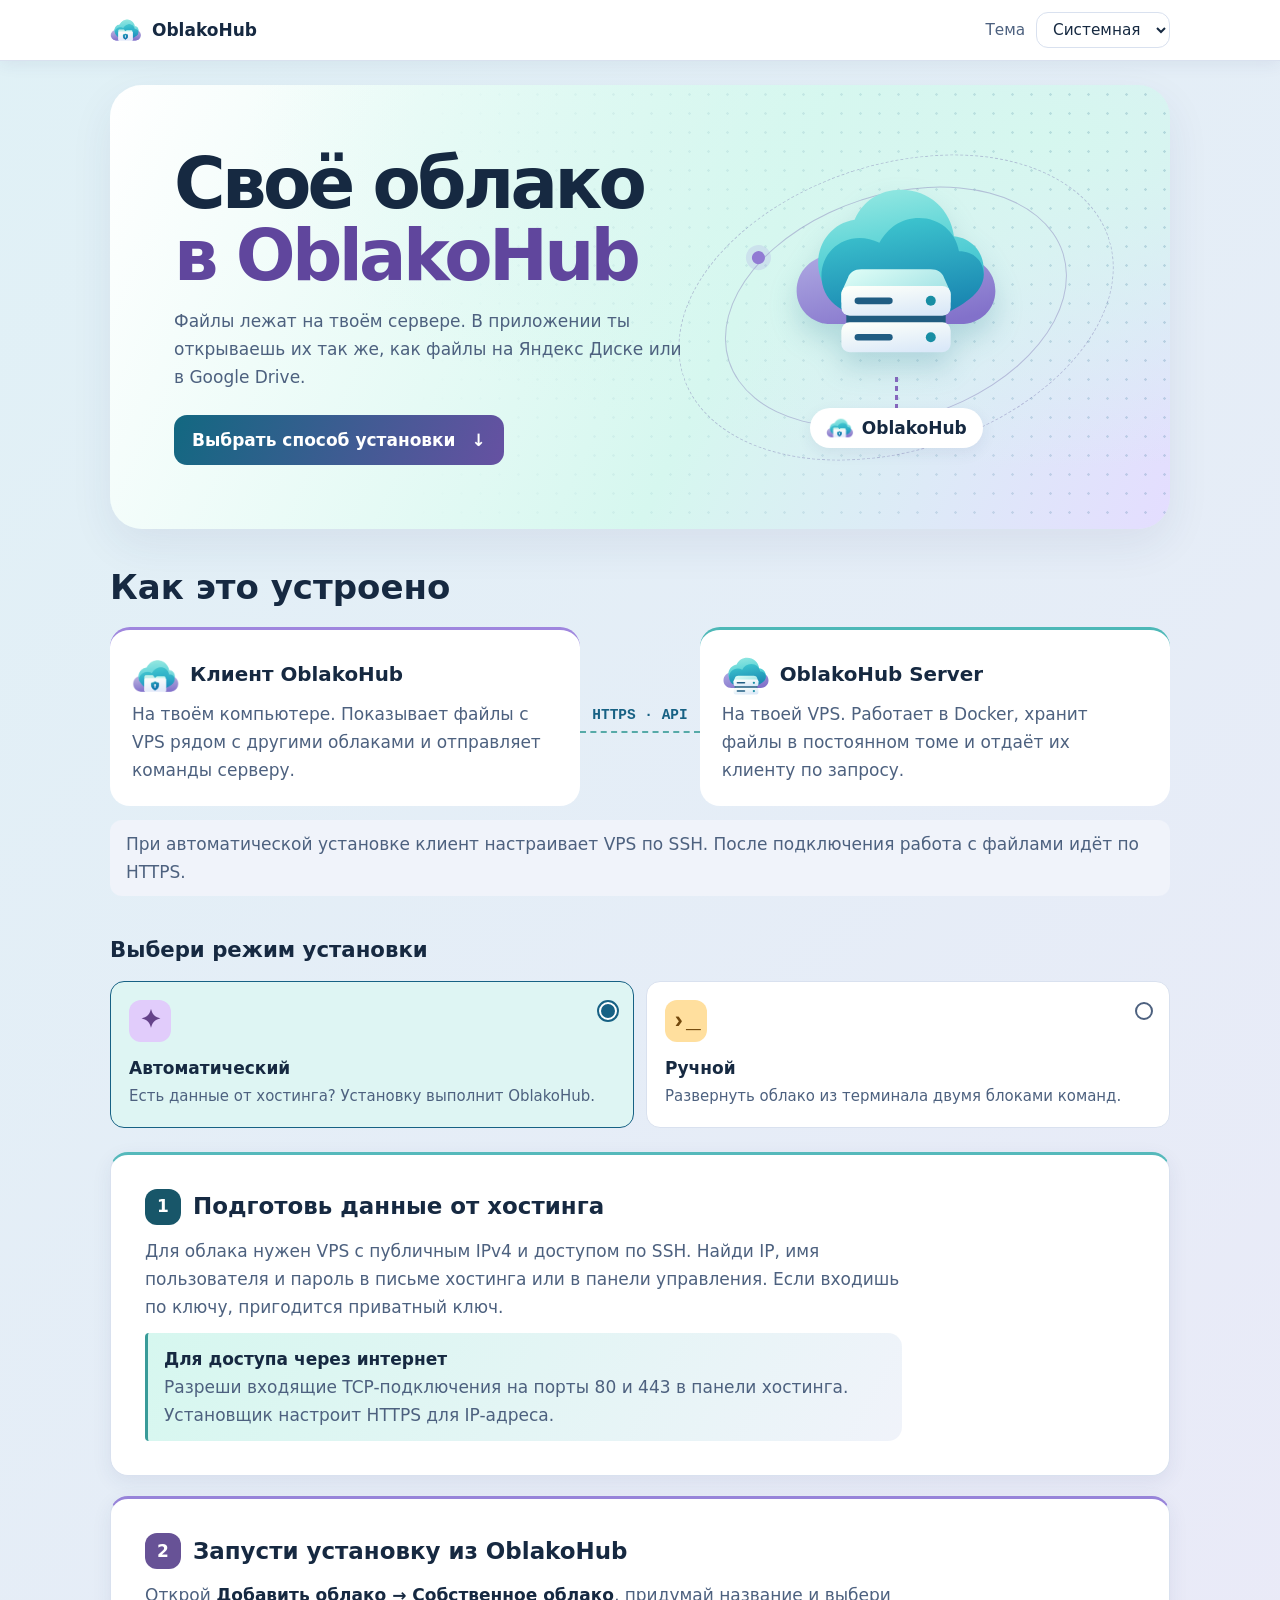
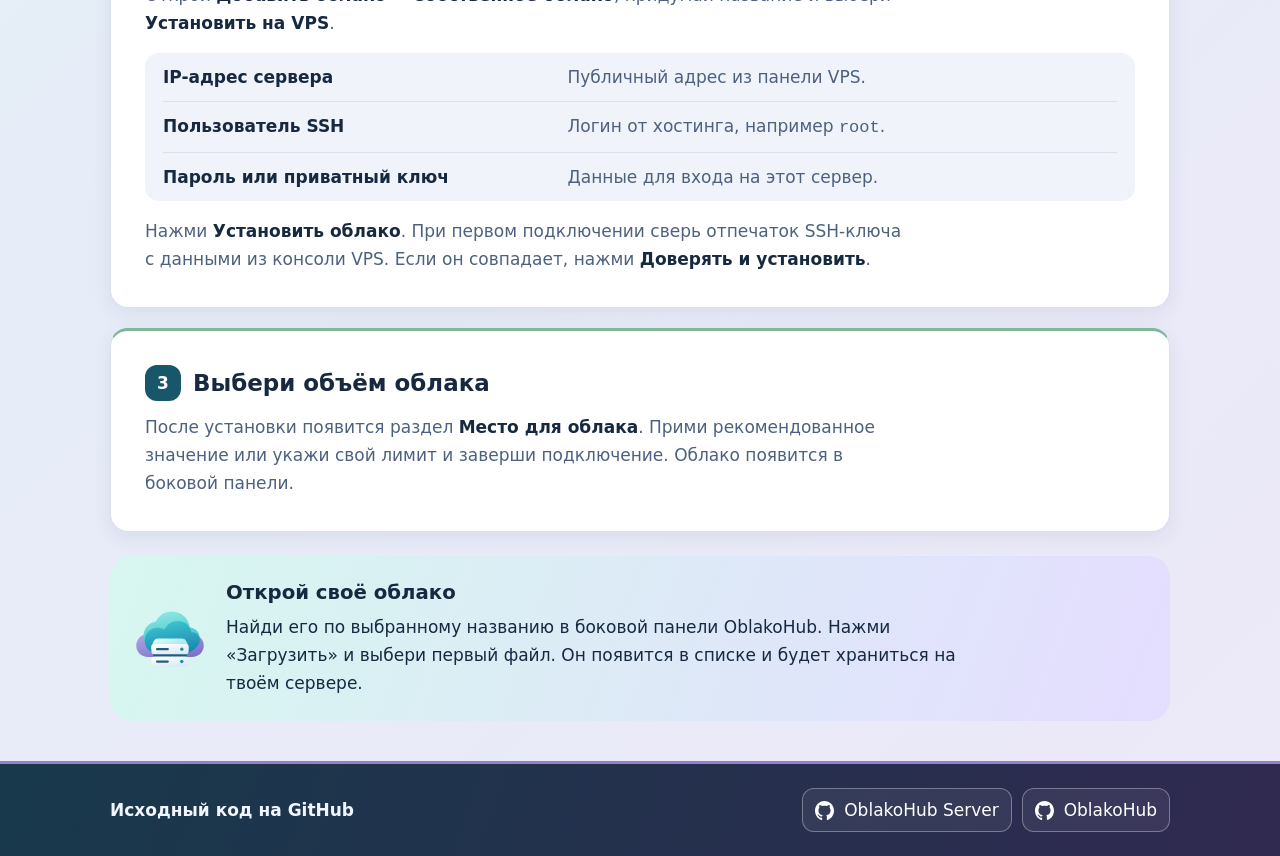
==== index.html @ 2f471db7 "style(Pages): Published aligned guide layout" ====
<!doctype html>
<html lang="ru">
<head>
  <meta charset="utf-8">
  <meta name="viewport" content="width=device-width, initial-scale=1">
  <meta name="color-scheme" content="light dark">
  <meta name="description" content="Как запустить собственное облако OblakoHub на VPS и подключить его в приложении.">
  <title>Собственное облако · OblakoHub</title>
  <link rel="icon" href="oblako.png">
  <link rel="stylesheet" href="guide.css?v=5">
  <script src="guide.js?v=4" defer></script>
</head>
<body>
  <header>
    <div class="layout top">
      <span class="brand"><img src="oblako.png" width="32" height="32" alt="">OblakoHub</span>
      <label class="theme-choice" hidden>Тема
        <select id="theme">
          <option value="system">Системная</option>
          <option value="light">Светлая</option>
          <option value="dark">Тёмная</option>
        </select>
      </label>
    </div>
  </header>
    <main class="layout">
      <section class="hero" aria-labelledby="title">
        <div class="intro">
          <h1 id="title">Своё облако<br><em>в OblakoHub</em></h1>
          <p>Файлы лежат на твоём сервере. В приложении ты открываешь их так же, как файлы на Яндекс Диске или в Google Drive.</p>
          <a class="start" href="#setup">Выбрать способ установки <span aria-hidden="true">↓</span></a>
        </div>
        <figure class="scene" aria-label="OblakoHub подключается к твоему серверу">
          <div class="halo"></div>
          <img class="cloud-art" src="own-cloud.svg" alt="">
          <div class="wire"></div>
          <figcaption><img src="oblako.png" alt="" width="28" height="28"> OblakoHub</figcaption>
        </figure>
      </section>

      <section class="architecture" aria-labelledby="architecture-title">
        <h2 id="architecture-title">Как это устроено</h2>
        <div class="architecture-map">
          <article><img src="oblako.png" alt="" width="48" height="48"><h3>Клиент OblakoHub</h3>
            <p>На твоём компьютере. Показывает файлы с VPS рядом с другими облаками и отправляет команды серверу.</p></article>
          <span class="protocol">HTTPS · API</span>
          <article><img src="own-cloud.svg" alt="" width="48" height="48"><h3>OblakoHub Server</h3>
            <p>На твоей VPS. Работает в Docker, хранит файлы в постоянном томе и отдаёт их клиенту по запросу.</p></article>
        </div>
        <p class="architecture-note">При автоматической установке клиент настраивает VPS по SSH. После подключения работа с файлами идёт по HTTPS.</p>
      </section>

      <fieldset class="scenario" id="setup">
        <legend>Выбери режим установки</legend>
        <div class="choices">
          <input type="radio" name="scenario" id="auto" aria-controls="auto-guide" checked>
          <label for="auto"><i class="symbol spark" aria-hidden="true">✦</i><strong>Автоматический</strong><span>Есть данные от хостинга? Установку выполнит OblakoHub.</span></label>
          <input type="radio" name="scenario" id="vps" aria-controls="vps-guide">
          <label for="vps"><i class="symbol shell" aria-hidden="true">›_</i><strong>Ручной</strong><span>Развернуть облако из терминала двумя блоками команд.</span></label>
        </div>

        <div class="steps" id="auto-guide">
          <section class="card">
            <h2><span class="step-number">1</span>Подготовь данные от хостинга</h2>
            <p>Для облака нужен VPS с публичным IPv4 и доступом по SSH. Найди IP, имя пользователя и пароль в письме хостинга или в панели управления. Если входишь по ключу, пригодится приватный ключ.</p>
            <p class="result"><strong>Для доступа через интернет</strong>Разреши входящие TCP-подключения на порты 80 и 443 в панели хостинга. Установщик настроит HTTPS для IP-адреса.</p>
          </section>
          <section class="card">
            <h2><span class="step-number">2</span>Запусти установку из OblakoHub</h2>
            <p>Открой <strong>Добавить облако → Собственное облако</strong>, придумай название и выбери <strong>Установить на VPS</strong>.</p>
            <dl class="fields">
              <div><dt>IP-адрес сервера</dt><dd>Публичный адрес из панели VPS.</dd></div>
              <div><dt>Пользователь SSH</dt><dd>Логин от хостинга, например <code>root</code>.</dd></div>
              <div><dt>Пароль или приватный ключ</dt><dd>Данные для входа на этот сервер.</dd></div>
            </dl>
            <p>Нажми <strong>Установить облако</strong>. При первом подключении сверь отпечаток SSH-ключа с данными из консоли VPS. Если он совпадает, нажми <strong>Доверять и установить</strong>.</p>
          </section>
          <section class="card">
            <h2><span class="step-number">3</span>Выбери объём облака</h2>
            <p>После установки появится раздел <strong>Место для облака</strong>. Прими рекомендованное значение или укажи свой лимит и заверши подключение. Облако появится в боковой панели.</p>
          </section>
        </div>

        <div class="steps" id="vps-guide">
          <section class="card">
            <h2><span class="step-number">1</span>Установи Docker и Git</h2>
            <p>Для этих команд подойдёт VPS с Ubuntu и публичным IPv4. В панели хостинга открой входящие TCP-порты <strong>80 и 443</strong>, затем открой терминал VPS.</p>
            <div class="command">
              <div class="command-header"><span>Терминал на VPS</span><button type="button" hidden>Скопировать</button></div>
              <pre><code><b>wget</b> -O install-docker.sh https://raw.githubusercontent.com/vZidv/OblakoHub-Server/main/install-docker.sh &amp;&amp;
<b>bash</b> install-docker.sh</code></pre>
            </div>
            <details><summary>Если на VPS нет wget</summary><p>Скачай и запусти тот же скрипт через curl.</p>
              <div class="command"><div class="command-header"><span>Терминал на VPS</span><button type="button" hidden>Скопировать</button></div>
                <pre><code><b>curl</b> -fLo install-docker.sh https://raw.githubusercontent.com/vZidv/OblakoHub-Server/main/install-docker.sh &amp;&amp;
<b>bash</b> install-docker.sh</code></pre>
              </div>
            </details>
          </section>
          <section class="card">
            <h2><span class="step-number">2</span>Запусти сервер</h2>
            <div class="command">
              <div class="command-header"><span>Терминал на VPS</span><button type="button" hidden>Скопировать</button></div>
              <pre><code><b>git</b> clone https://github.com/vZidv/OblakoHub-Server.git &amp;&amp;
<b>cd</b> OblakoHub-Server &amp;&amp;
<b>bash</b> install.sh</code></pre>
            </div>
            <p class="result"><strong>Для подключения</strong> Введи IPv4 по запросу. Дождись строк <samp>Адрес подключения</samp> и <samp>Одноразовый код (15 минут)</samp>. Обе понадобятся в приложении.</p>
            <details><summary>Если код истёк</summary><p>До первого подключения снова выполни <code>bash install.sh</code> в папке проекта.</p></details>
          </section>
          <section class="card">
            <h2><span class="step-number">3</span>Подключи облако в OblakoHub</h2>
            <p>Открой в клиенте <strong>Добавить облако → Собственное облако → Готовый сервер</strong>.</p>
            <p>Введи название, адрес сервера и одноразовый код. Нажми <strong>Подключить</strong>.</p>
            <p>Код действует 15 минут. Когда появится раздел <strong>Место для облака</strong>, выбери лимит и заверши подключение.</p>
          </section>
        </div>
      </fieldset>
      <section class="finish" aria-labelledby="finish-title">
        <img src="own-cloud.svg" alt="" width="72" height="72">
        <div><h2 id="finish-title">Открой своё облако</h2>
          <p>Найди его по выбранному названию в боковой панели OblakoHub. Нажми «Загрузить» и выбери первый файл. Он появится в списке и будет храниться на твоём сервере.</p></div>
      </section>
      <p id="copy-status" class="visually-hidden" role="status"></p>
    </main>
  <footer>
    <div class="layout foot">
      <strong>Исходный код на GitHub</strong>
      <nav aria-label="Репозитории проекта">
        <a href="https://github.com/vZidv/OblakoHub-Server">OblakoHub Server</a>
        <a href="https://github.com/vZidv/OblakoHub-Avalonia">OblakoHub</a>
      </nav>
    </div>
  </footer>
</body>
</html>
---- guide.css ----
:root {
  color-scheme: light dark;
  --bg: light-dark(#e0f1f6, #111925);
  --bg-end: light-dark(#ece8f8, #1f1a31);
  --surface: light-dark(#fff, #192838);
  --secondary: light-dark(#f0f3fa, #203148);
  --line: light-dark(#d9e1ef, #394b62);
  --ink: light-dark(#162941, #eff4fa);
  --muted: light-dark(#4d617f, #b3c2d7);
  --accent: light-dark(#176184, #a9c7ff);
  --selected: light-dark(#def5f3, #293856);
  --sky: light-dark(#d6f7ef, #17404d);
  --lilac: light-dark(#e4ddff, #3a3256);
  --violet: light-dark(#60469d, #cbb7ff);
  --terminal: light-dark(#172840, #111b29);
  --terminal-line: light-dark(#334960, #34465d);
  --terminal-ink: #eef3fc;
  --shadow: light-dark(#253c6b13, #0002);
  font: 17px/1.65 "Segoe UI", system-ui, sans-serif;
}

* { box-sizing: border-box; }
body {
  margin: 0;
  min-height: 100vh;
  color: var(--ink);
  background: linear-gradient(135deg, var(--bg), var(--bg-end));
}
a { color: var(--accent); text-underline-offset: .2em; }
:focus-visible { outline: 2px solid var(--accent); outline-offset: 3px; }
.layout { width: min(100% - 40px, 1060px); margin: 0 auto; }
.top, .brand { display: flex; align-items: center; gap: 10px; }
header { background: var(--surface); border-bottom: 1px solid var(--line); box-shadow: 0 3px 16px var(--shadow); }
.top { justify-content: space-between; padding-block: 12px; }
main.layout { padding-block: 24px 40px; }
.brand { font-weight: 750; }
.brand img { object-fit: contain; }

.hero {
  position: relative;
  isolation: isolate;
  overflow: hidden;
  display: grid;
  grid-template-columns: 1.1fr .9fr;
  align-items: center;
  padding: clamp(28px, 5vw, 64px);
  border-radius: 32px;
  background: radial-gradient(ellipse at 87% 12%, var(--sky), transparent 60%),
              linear-gradient(115deg, var(--surface) 0%, var(--sky) 58%, var(--lilac));
  box-shadow: 0 16px 44px var(--shadow);
}
.hero::before {
  content: "";
  position: absolute;
  z-index: -1;
  inset: 0;
  background-image: radial-gradient(circle, var(--accent) 1px, transparent 1.5px);
  background-size: 19px 19px;
  opacity: .19;
  mask-image: linear-gradient(90deg, transparent 28%, black);
}
.intro { position: relative; z-index: 1; }
.hero h1 { font-size: clamp(2.65rem, 5.5vw, 4.2rem); line-height: 1.02; letter-spacing: -.052em; }
.hero em { color: var(--violet); font-style: normal; }
.start {
  display: inline-flex;
  align-items: center;
  gap: 16px;
  margin-top: 24px;
  padding: 11px 18px;
  border-radius: 13px;
  color: white;
  background: linear-gradient(110deg, #126881, #6651a2);
  text-decoration: none;
  font-weight: 650;
}
.scene {
  position: relative;
  isolation: isolate;
  margin: 0;
  display: grid;
  justify-items: center;
  align-content: center;
  min-height: 220px;
}
.halo {
  position: absolute;
  inset: 10% 8%;
  z-index: -1;
  border: 1px solid #8680b974;
  border-radius: 50%;
  transform: rotate(-18deg);
}
.halo::before, .halo::after {
  content: "";
  position: absolute;
  border-radius: 50%;
}
.halo::before { inset: -14%; border: 1px dashed #8380b572; }
.halo::after { width: 13px; height: 13px; top: 7%; left: 15%; background: #917ad3; box-shadow: 0 0 0 6px #977ada2b; }
.cloud-art { width: clamp(130px, 18vw, 212px); filter: drop-shadow(0 15px 14px #22778b38); }
.wire { width: 3px; height: 31px; background: repeating-linear-gradient(#8666bd 0 5px, transparent 5px 9px); }
.scene figcaption { display: flex; gap: 8px; align-items: center; padding: 6px 16px; border-radius: 30px; background: var(--surface); box-shadow: 0 5px 15px var(--shadow); font-weight: 650; }
h1, h2, p { margin: 0; }
h1 { font-size: clamp(1.9rem, 4.5vw, 3rem); line-height: 1.12; letter-spacing: -.035em; }
h2 { font-size: 1.16rem; line-height: 1.35; }
.hero p { max-width: 50ch; margin-top: 14px; color: var(--muted); }
.card p { max-width: 70ch; margin-top: 12px; color: var(--muted); }
.card strong { color: var(--ink); }

.scenario { border: 0; padding: 0; margin: 34px 0 0; min-inline-size: 0; }
.scenario legend { padding: 0; margin-bottom: 14px; font-size: 1.25rem; font-weight: 700; }
.choices { display: grid; grid-template-columns: repeat(2, minmax(0, 1fr)); gap: 12px; }
.choices input, .visually-hidden {
  position: absolute;
  width: 1px;
  height: 1px;
  overflow: hidden;
  clip-path: inset(50%);
  white-space: nowrap;
}
.choices label {
  display: grid;
  gap: 2px;
  position: relative;
  align-content: start;
  padding: 18px;
  border: 1px solid var(--line);
  border-radius: 14px;
  background: var(--surface);
  cursor: pointer;
}
.symbol {
  display: grid;
  place-items: center;
  width: 42px;
  height: 42px;
  border-radius: 12px;
  margin-bottom: 10px;
  color: #12556a;
  background: #a2ece0;
  font: 700 1.45rem/1 Consolas, monospace;
}
.spark { color: #65428a; background: #e1ccfb; }
.shell { color: #72480c; background: #ffdf9e; }
.choices label::after {
  content: "";
  position: absolute;
  right: 16px;
  top: 20px;
  width: 14px;
  height: 14px;
  border: 2px solid var(--muted);
  border-radius: 50%;
}
.choices input:checked + label::after {
  background: var(--accent);
  border-color: var(--surface);
  outline: 2px solid var(--accent);
}
.choices label:hover { background: var(--secondary); }
.choices label span { color: var(--muted); font-size: .88rem; }
.choices input:checked + label { border-color: var(--accent); background: var(--selected); }
.choices input:focus-visible + label { outline: 2px solid var(--accent); outline-offset: 3px; }
.scenario:not(:has(#vps:checked)) #vps-guide,
.scenario:not(:has(#auto:checked)) #auto-guide { display: none; }
#setup { scroll-margin: 24px; }
.steps { display: grid; gap: 20px; margin-top: 24px; }

.card {
  padding: clamp(20px, 4vw, 34px);
  border-radius: 18px;
  border: 1px solid var(--line);
  background: var(--surface);
  box-shadow: 0 6px 20px var(--shadow);
}
.card h2 { display: flex; align-items: center; gap: 12px; font-size: 1.35rem; }
.step-number {
  flex: none;
  display: grid;
  place-items: center;
  width: 36px;
  height: 36px;
  border-radius: 12px;
  background: #185669;
  color: white;
  font: 700 1rem/1 system-ui, sans-serif;
}
.result { padding: 12px 16px; border-inline-start: 3px solid #399b99; background: var(--secondary); }
.result strong { display: block; }
details { margin-top: 14px; }
summary { width: fit-content; color: var(--accent); cursor: pointer; }
kbd { font-family: inherit; font-weight: 600; }
pre b { color: #8de6dc; }
p code { padding: .16em .35em; border-radius: 5px; color: var(--ink); background: var(--secondary); overflow-wrap: anywhere; }
.command { margin-top: 14px; border-radius: 12px; background: var(--terminal); color: var(--terminal-ink); overflow: hidden; }
.command-header {
  display: flex;
  align-items: center;
  justify-content: space-between;
  gap: 10px;
  padding: 9px 16px;
  background: #ffffff09;
  border-bottom: 1px solid var(--terminal-line);
  font-size: .84rem;
}
.command button {
  padding: 4px 10px;
  border: 1px solid #647c9f;
  border-radius: 8px;
  background: #294463;
  color: #fff;
  font: inherit;
  cursor: pointer;
}
.command button:hover { background: #3a5881; }
.command button:focus-visible { outline-color: #bcd2ff; }
pre { margin: 0; padding: 16px; line-height: 1.8; white-space: pre-wrap; overflow-wrap: anywhere; font-size: .88rem; }
code { font-family: Consolas, "Liberation Mono", monospace; }

@media (max-width: 540px) {
  .layout { width: min(100% - 24px, 1060px); }
  .hero { padding: 22px; gap: 12px; }
  .scene { min-height: 155px; }
  .hero { grid-template-columns: 1fr; }
  .cloud-art { width: 100px; }
  .wire { height: 16px; }
  .halo { inset: 8% 18%; }
  .hero p { font-size: .95rem; }
  .card { padding: 18px; }
  .choices { grid-template-columns: 1fr; gap: 8px; }
  .choices label { padding-block: 10px; }
  .card h2 { font-size: 1.15rem; }
}

.steps .card { position: relative; border-top: 3px solid #55b9bb; }
.steps .card:nth-child(2) { border-top-color: #9783d9; }
.steps .card:nth-child(2) .step-number { background: #675296; }
.steps .card:nth-child(3) { border-top-color: #80b897; }
.command-header > span::before { content: "›_"; color: #89e9de; margin-right: 10px; font: 700 1rem Consolas, monospace; }
.result { border-radius: 4px 14px 14px 4px; background: linear-gradient(120deg, var(--sky), var(--secondary)); }
.fields { margin: 16px 0; padding: 0 18px; border-radius: 14px; background: var(--secondary); }
.fields div { display: grid; grid-template-columns: 1fr 1.4fr; gap: 12px; padding: 10px 0; }
.fields div + div { border-top: 1px solid var(--line); }
.fields dt { font-weight: 650; }
.fields dd { margin: 0; color: var(--muted); }
.finish { display: flex; align-items: center; gap: 20px; padding: 24px; margin-top: 24px; border-radius: 22px; background: linear-gradient(110deg, var(--sky), var(--lilac)); }
.finish p { max-width: 72ch; margin-top: 6px; }
@media (max-width: 680px) {
  .choices { grid-template-columns: 1fr; }
  .choices label { grid-template-columns: 42px 1fr; column-gap: 13px; padding: 12px 44px 12px 14px; }
  .choices .symbol { grid-row: span 2; align-self: center; margin: 0; }
  .finish { align-items: flex-start; gap: 12px; padding: 18px; }
  .finish img { width: 44px; height: auto; }
  .fields div { grid-template-columns: 1fr; gap: 0; }
}
@media (prefers-reduced-motion: no-preference) {
  html { scroll-behavior: smooth; }
  .cloud-art { animation: float-cloud 3.2s ease-in-out infinite; }
  .wire { animation: flow 1.2s linear infinite; }
  .intro, .scenario .steps { animation: reveal .45s ease-out; }
  .choices label, .start { transition: transform .18s, box-shadow .18s; }
  .choices label:hover, .start:hover { transform: translateY(-3px); box-shadow: 0 8px 18px var(--shadow); }
}
@keyframes float-cloud { 50% { transform: translateY(-8px); } }
@keyframes flow { to { background-position: 0 9px; } }
@keyframes reveal { from { opacity: .55; transform: translateY(8px); } to { opacity: 1; transform: translateY(0); } }

:root[data-theme="light"] { color-scheme: light; }
:root[data-theme="dark"] { color-scheme: dark; }
.theme-choice { font-size: .9rem; color: var(--muted); }
.theme-choice select, footer a {
  margin-inline-start: 6px;
  padding: 7px 12px;
  border: 1px solid var(--line);
  border-radius: 12px;
  background: var(--surface);
  color: var(--ink);
  font: inherit;
  cursor: pointer;
}
.architecture { margin-block: 36px; }
.architecture h2 { font-size: clamp(1.55rem, 3vw, 2rem); margin-bottom: 16px; }
.architecture-map { display: grid; align-items: stretch; grid-template-columns: 1fr auto 1fr; }
.architecture-map article { padding: 22px; border-radius: 20px; background: var(--surface); border-top: 3px solid #9f86de; }
.architecture-map article:last-child { border-color: #4db8b7; }
.architecture-map img { float: left; margin-right: 10px; object-fit: contain; }
.architecture-map h3 { margin: 0; min-height: 48px; display: flex; align-items: center; }
.architecture-map p, .architecture-note { color: var(--muted); }
.architecture-note { margin-top: 14px; padding: 10px 16px; background: var(--secondary); border-radius: 12px; }
.protocol { align-self: center; padding: 6px 12px; border-bottom: 2px dashed #56aaa8; color: var(--accent); font: 600 .85rem/1.4 monospace; }
.foot, footer nav, footer a { display: flex; align-items: center; flex-wrap: wrap; gap: 10px; }
footer { color: #f1f5ff; background: linear-gradient(110deg, #18394b, #302950); border-top: 3px solid #9581c8; }
.foot { justify-content: space-between; padding-block: 24px; }
footer a { margin: 0; color: #fff; background: #ffffff10; border-color: #ffffff55; text-decoration: none; }
footer a:hover { background: #ffffff24; border-color: #a6dedc; }
footer a::before { content: ""; width: 19px; height: 19px; background: currentColor; mask: url("github.svg") center/contain no-repeat; }
@media (max-width: 680px) {
  .architecture-map { grid-template-columns: 1fr; }
  .protocol { justify-self: center; border: 0; border-inline-start: 2px dashed #56aaa8; }
}
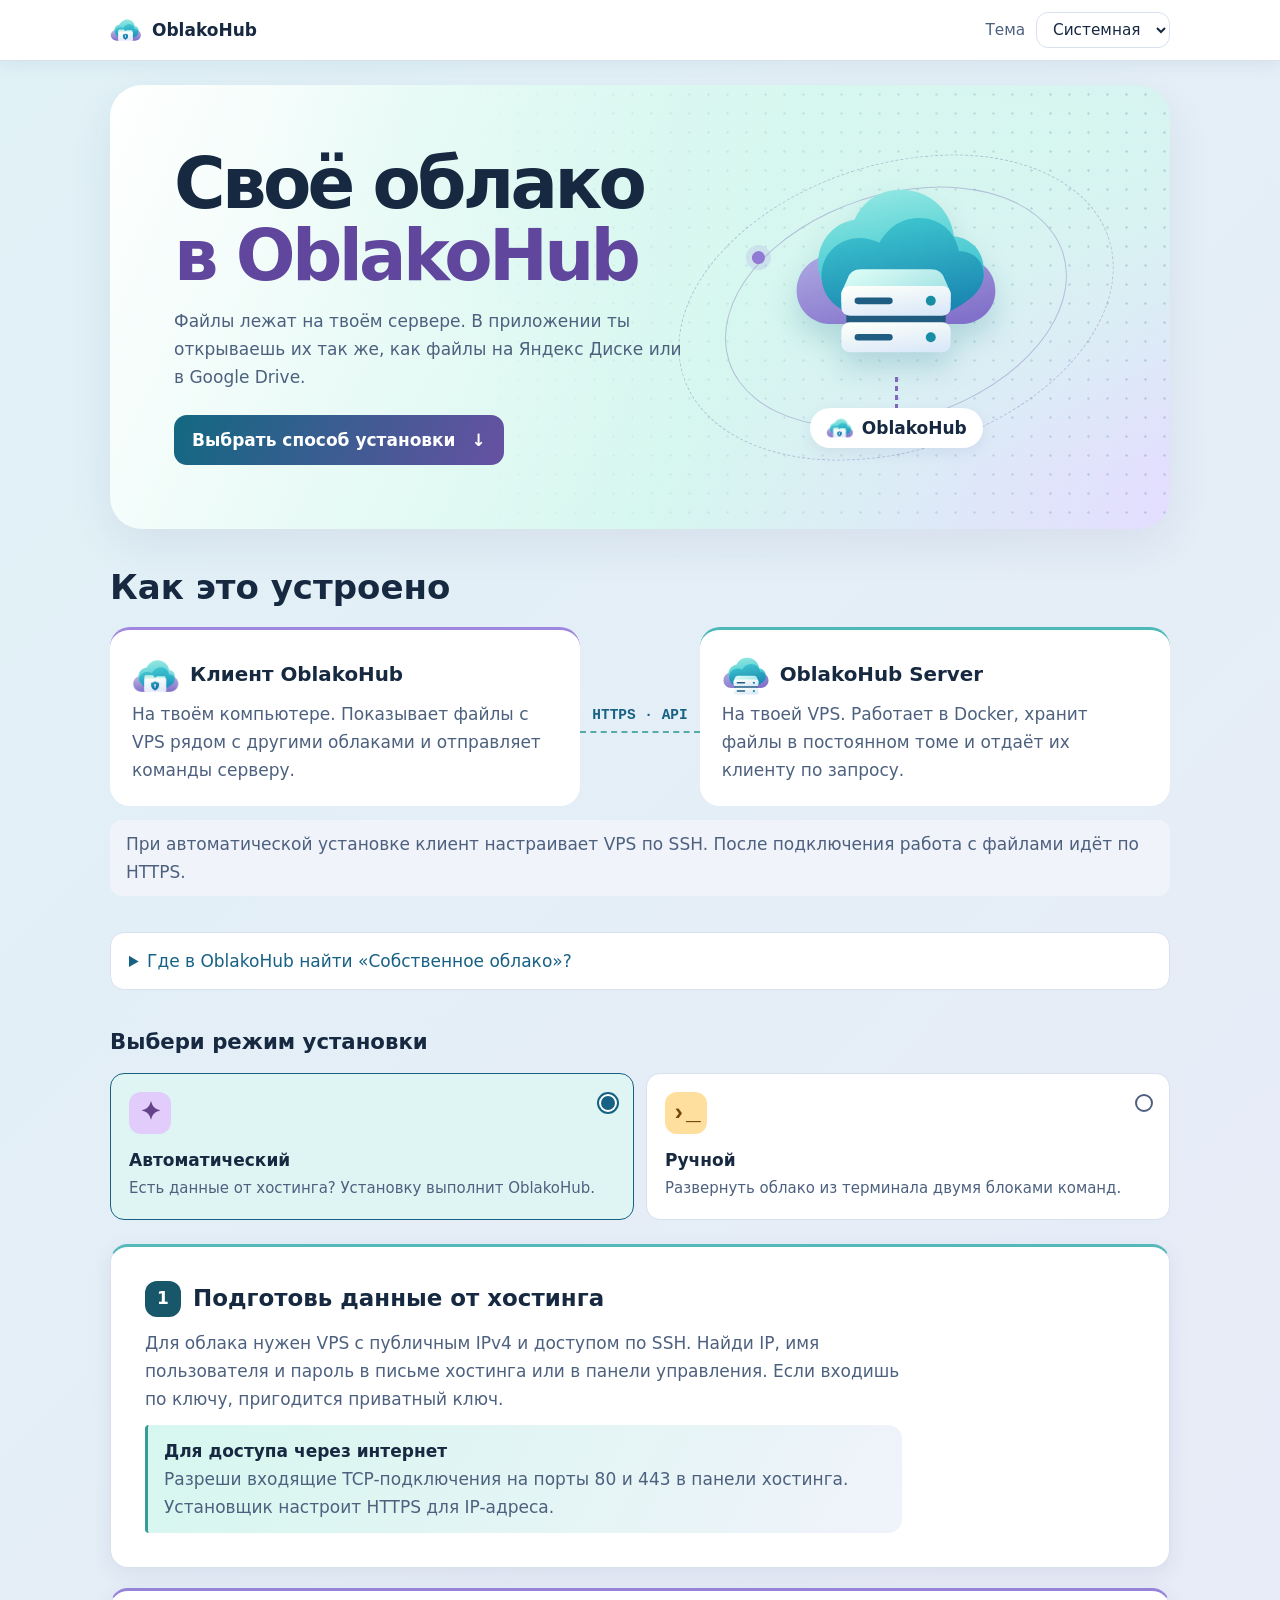
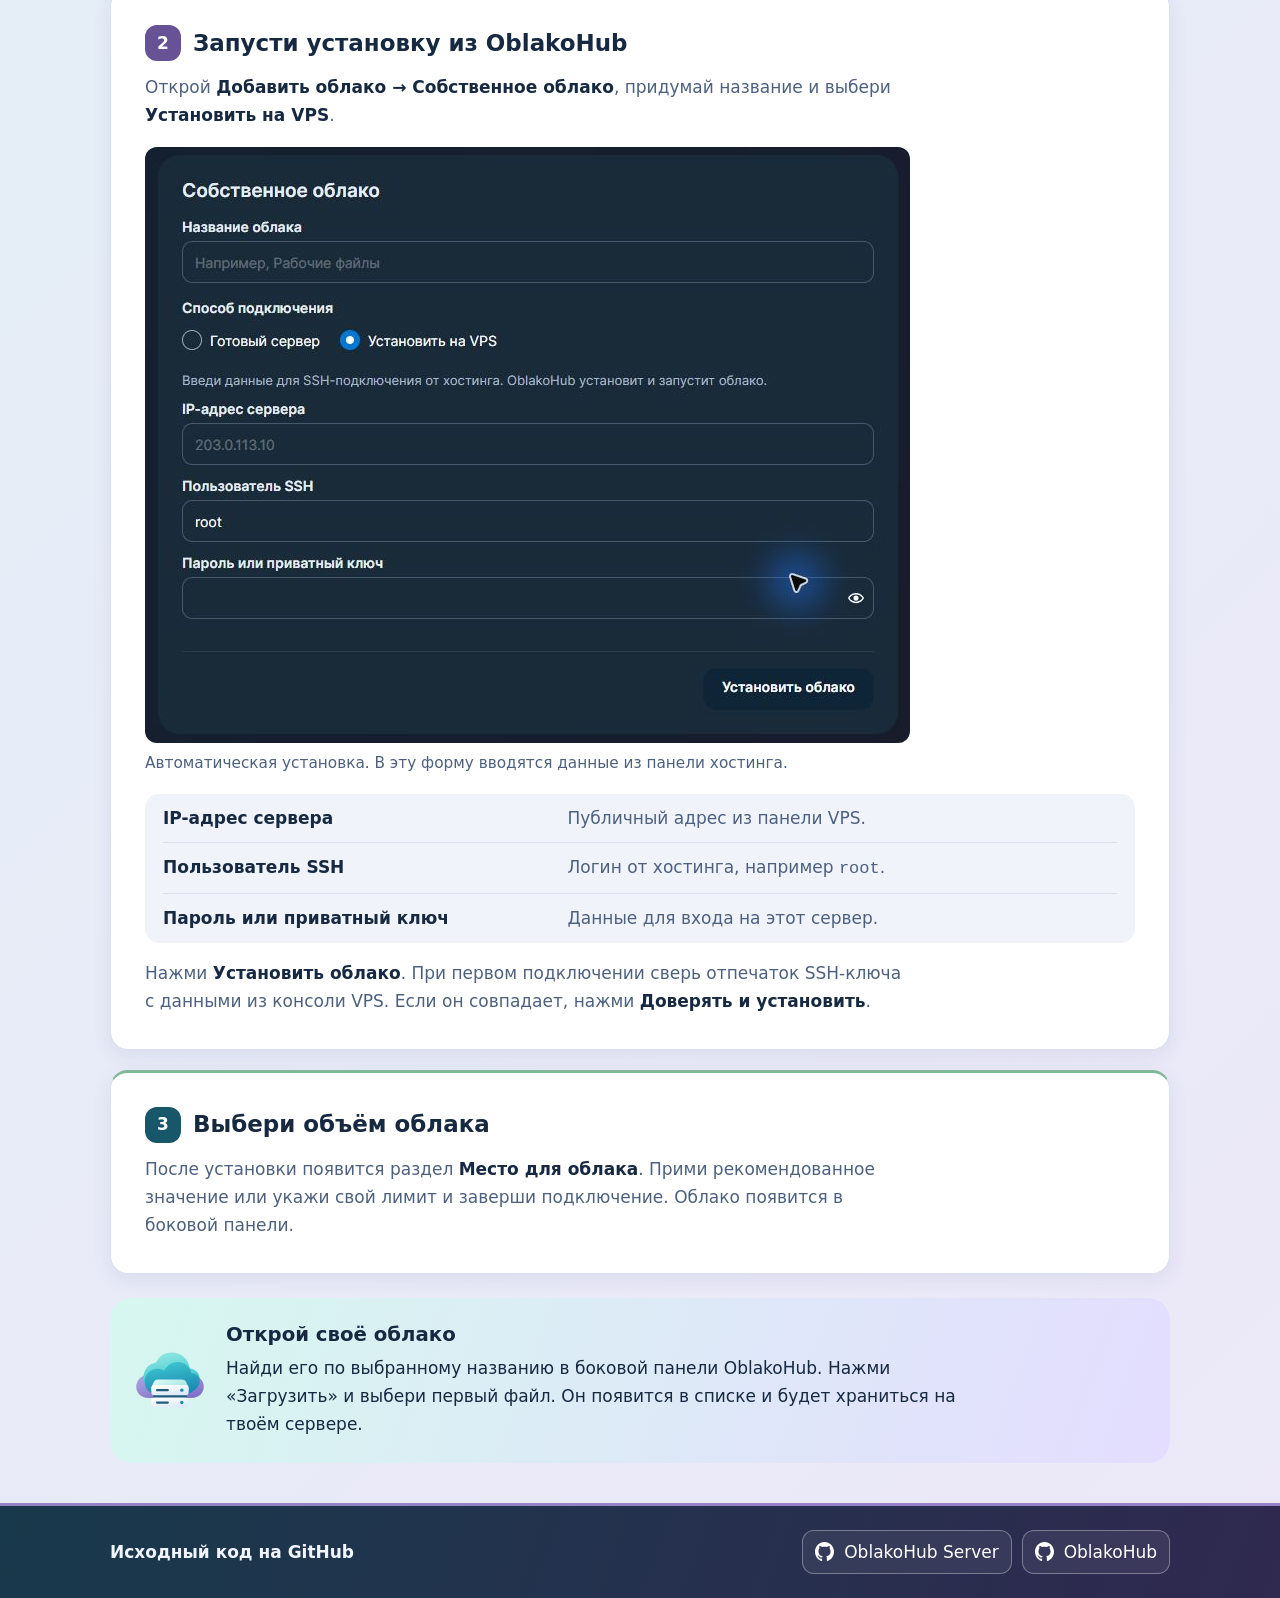
==== commit 2bf22e07: "docs(Pages): Published client screenshots" ====
--- a/index.html
+++ b/index.html
@@ -7,7 +7,7 @@
   <meta name="description" content="Как запустить собственное облако OblakoHub на VPS и подключить его в приложении.">
   <title>Собственное облако · OblakoHub</title>
   <link rel="icon" href="oblako.png">
-  <link rel="stylesheet" href="guide.css?v=5">
+  <link rel="stylesheet" href="guide.css?v=6">
   <script src="guide.js?v=4" defer></script>
 </head>
 <body>
@@ -50,6 +50,14 @@
         <p class="architecture-note">При автоматической установке клиент настраивает VPS по SSH. После подключения работа с файлами идёт по HTTPS.</p>
       </section>
 
+      <details class="client-location">
+        <summary>Где в OblakoHub найти «Собственное облако»?</summary>
+        <figure class="client-shot">
+          <a href="screenshots/providers.png"><img src="screenshots/providers.png" width="765" height="545" loading="lazy" alt="Окно «Добавить облако». Плитка «Собственное облако» находится в нижнем ряду слева."></a>
+          <figcaption>На главной нажми «Добавить облако», затем выбери «Собственное облако».</figcaption>
+        </figure>
+      </details>
+
       <fieldset class="scenario" id="setup">
         <legend>Выбери режим установки</legend>
         <div class="choices">
@@ -68,6 +76,10 @@
           <section class="card">
             <h2><span class="step-number">2</span>Запусти установку из OblakoHub</h2>
             <p>Открой <strong>Добавить облако → Собственное облако</strong>, придумай название и выбери <strong>Установить на VPS</strong>.</p>
+            <figure class="client-shot">
+              <a href="screenshots/ssh.png"><img src="screenshots/ssh.png" width="765" height="596" loading="lazy" alt="Форма «Установить на VPS» с полями IP-адреса, пользователя SSH и пароля или приватного ключа."></a>
+              <figcaption>Автоматическая установка. В эту форму вводятся данные из панели хостинга.</figcaption>
+            </figure>
             <dl class="fields">
               <div><dt>IP-адрес сервера</dt><dd>Публичный адрес из панели VPS.</dd></div>
               <div><dt>Пользователь SSH</dt><dd>Логин от хостинга, например <code>root</code>.</dd></div>
@@ -111,7 +123,11 @@
           <section class="card">
             <h2><span class="step-number">3</span>Подключи облако в OblakoHub</h2>
             <p>Открой в клиенте <strong>Добавить облако → Собственное облако → Готовый сервер</strong>.</p>
-            <p>Введи название, адрес сервера и одноразовый код. Нажми <strong>Подключить</strong>.</p>
+            <figure class="client-shot">
+              <a href="screenshots/ready.png"><img src="screenshots/ready.png" width="765" height="580" loading="lazy" alt="Форма «Готовый сервер» с полями адреса и одноразового кода и кнопкой «Проверить сервер»."></a>
+              <figcaption>Ручная установка. Сюда нужно вставить HTTPS-адрес и код, которые вывел установщик.</figcaption>
+            </figure>
+            <p>Введи название, адрес сервера и одноразовый код. Нажми <strong>Проверить сервер</strong>.</p>
             <p>Код действует 15 минут. Когда появится раздел <strong>Место для облака</strong>, выбери лимит и заверши подключение.</p>
           </section>
         </div>
--- a/guide.css
+++ b/guide.css
@@ -299,3 +299,9 @@
   .architecture-map { grid-template-columns: 1fr; }
   .protocol { justify-self: center; border: 0; border-inline-start: 2px dashed #56aaa8; }
 }
+
+.client-location { padding: 14px 18px; background: var(--surface); border: 1px solid var(--line); border-radius: 14px; }
+.client-shot { margin: 18px 0; max-width: 765px; }
+.client-shot a { display: block; border-radius: 12px; }
+.client-shot img { display: block; width: 100%; height: auto; border-radius: 12px; }
+.client-shot figcaption { margin-top: 8px; color: var(--muted); font-size: .9rem; }
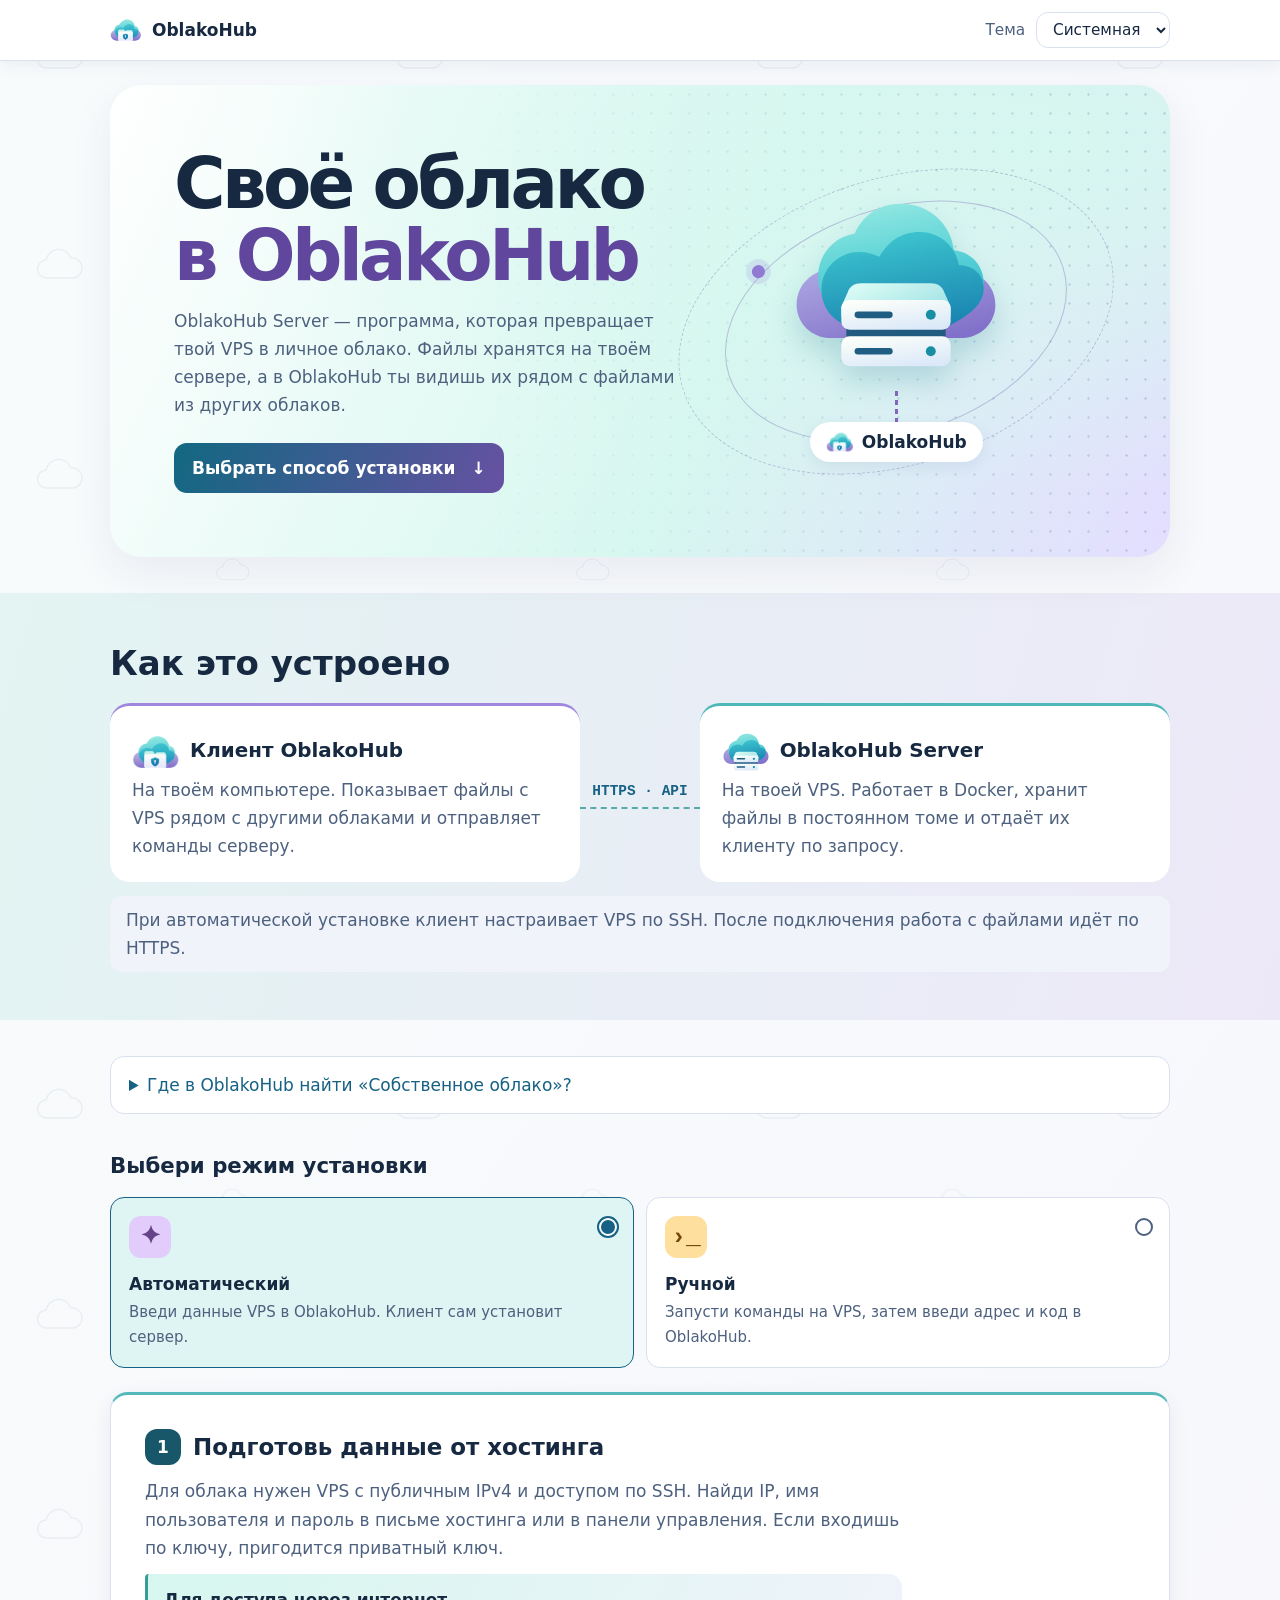
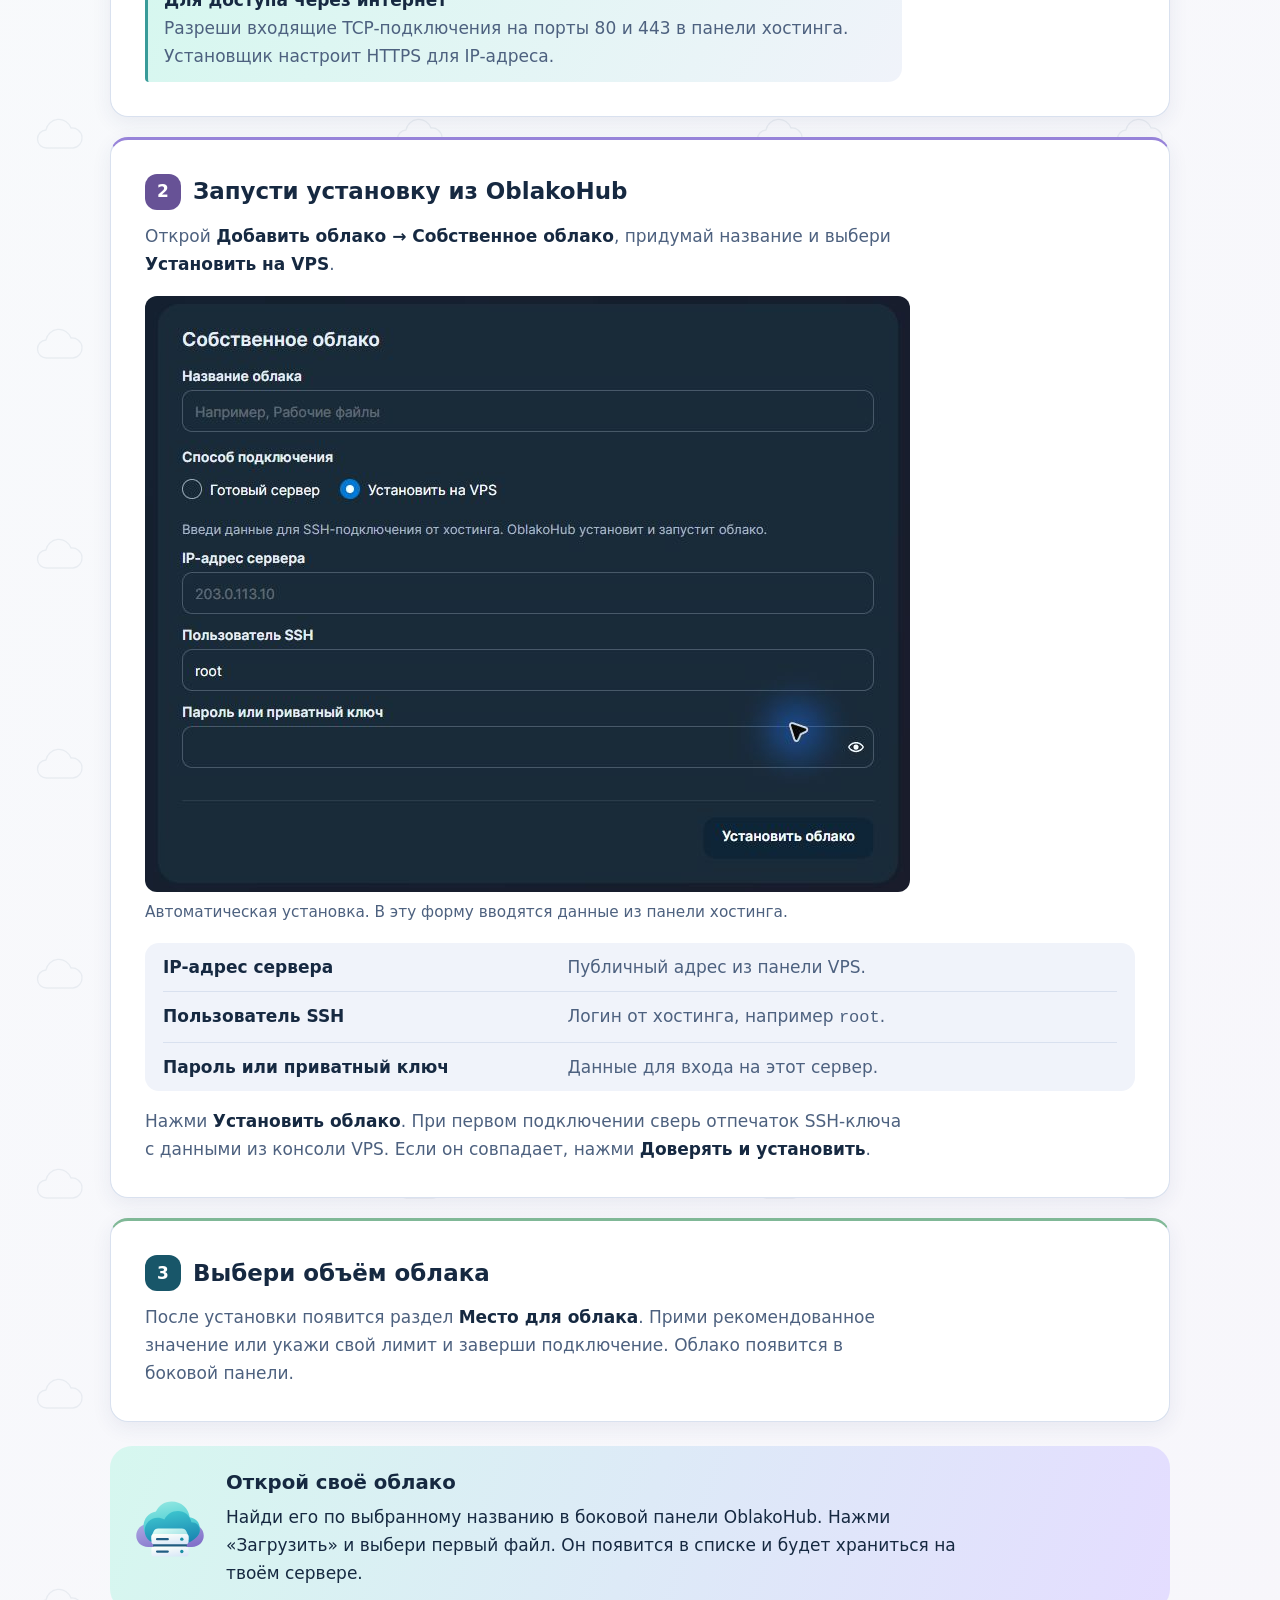
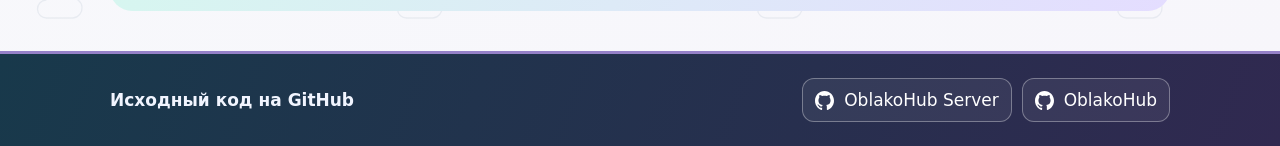
==== commit d39c155c: "style(Pages): Published refreshed installation guide" ====
--- a/index.html
+++ b/index.html
@@ -7,7 +7,7 @@
   <meta name="description" content="Как запустить собственное облако OblakoHub на VPS и подключить его в приложении.">
   <title>Собственное облако · OblakoHub</title>
   <link rel="icon" href="oblako.png">
-  <link rel="stylesheet" href="guide.css?v=6">
+  <link rel="stylesheet" href="guide.css?v=7">
   <script src="guide.js?v=4" defer></script>
 </head>
 <body>
@@ -23,11 +23,11 @@
       </label>
     </div>
   </header>
-    <main class="layout">
-      <section class="hero" aria-labelledby="title">
+    <main>
+      <section class="layout hero" aria-labelledby="title">
         <div class="intro">
           <h1 id="title">Своё облако<br><em>в OblakoHub</em></h1>
-          <p>Файлы лежат на твоём сервере. В приложении ты открываешь их так же, как файлы на Яндекс Диске или в Google Drive.</p>
+          <p>OblakoHub Server — программа, которая превращает твой VPS в личное облако. Файлы хранятся на твоём сервере, а в OblakoHub ты видишь их рядом с файлами из других облаков.</p>
           <a class="start" href="#setup">Выбрать способ установки <span aria-hidden="true">↓</span></a>
         </div>
         <figure class="scene" aria-label="OblakoHub подключается к твоему серверу">
@@ -39,105 +39,109 @@
       </section>
 
       <section class="architecture" aria-labelledby="architecture-title">
-        <h2 id="architecture-title">Как это устроено</h2>
-        <div class="architecture-map">
-          <article><img src="oblako.png" alt="" width="48" height="48"><h3>Клиент OblakoHub</h3>
-            <p>На твоём компьютере. Показывает файлы с VPS рядом с другими облаками и отправляет команды серверу.</p></article>
-          <span class="protocol">HTTPS · API</span>
-          <article><img src="own-cloud.svg" alt="" width="48" height="48"><h3>OblakoHub Server</h3>
-            <p>На твоей VPS. Работает в Docker, хранит файлы в постоянном томе и отдаёт их клиенту по запросу.</p></article>
+        <div class="layout">
+          <h2 id="architecture-title">Как это устроено</h2>
+          <div class="architecture-map">
+            <article><img src="oblako.png" alt="" width="48" height="48"><h3>Клиент OblakoHub</h3>
+              <p>На твоём компьютере. Показывает файлы с VPS рядом с другими облаками и отправляет команды серверу.</p></article>
+            <span class="protocol">HTTPS · API</span>
+            <article><img src="own-cloud.svg" alt="" width="48" height="48"><h3>OblakoHub Server</h3>
+              <p>На твоей VPS. Работает в Docker, хранит файлы в постоянном томе и отдаёт их клиенту по запросу.</p></article>
+          </div>
+          <p class="architecture-note">При автоматической установке клиент настраивает VPS по SSH. После подключения работа с файлами идёт по HTTPS.</p>
         </div>
-        <p class="architecture-note">При автоматической установке клиент настраивает VPS по SSH. После подключения работа с файлами идёт по HTTPS.</p>
       </section>
 
-      <details class="client-location">
-        <summary>Где в OblakoHub найти «Собственное облако»?</summary>
-        <figure class="client-shot">
-          <a href="screenshots/providers.png"><img src="screenshots/providers.png" width="765" height="545" loading="lazy" alt="Окно «Добавить облако». Плитка «Собственное облако» находится в нижнем ряду слева."></a>
-          <figcaption>На главной нажми «Добавить облако», затем выбери «Собственное облако».</figcaption>
-        </figure>
-      </details>
+      <div class="layout">
+        <details class="client-location">
+          <summary>Где в OblakoHub найти «Собственное облако»?</summary>
+          <figure class="client-shot">
+            <a href="screenshots/providers.png"><img src="screenshots/providers.png" width="765" height="545" loading="lazy" alt="Окно «Добавить облако». Плитка «Собственное облако» находится в нижнем ряду слева."></a>
+            <figcaption>На главной нажми «Добавить облако», затем выбери «Собственное облако».</figcaption>
+          </figure>
+        </details>
 
-      <fieldset class="scenario" id="setup">
-        <legend>Выбери режим установки</legend>
-        <div class="choices">
-          <input type="radio" name="scenario" id="auto" aria-controls="auto-guide" checked>
-          <label for="auto"><i class="symbol spark" aria-hidden="true">✦</i><strong>Автоматический</strong><span>Есть данные от хостинга? Установку выполнит OblakoHub.</span></label>
-          <input type="radio" name="scenario" id="vps" aria-controls="vps-guide">
-          <label for="vps"><i class="symbol shell" aria-hidden="true">›_</i><strong>Ручной</strong><span>Развернуть облако из терминала двумя блоками команд.</span></label>
-        </div>
+        <fieldset class="scenario" id="setup">
+          <legend>Выбери режим установки</legend>
+          <div class="choices">
+            <input type="radio" name="scenario" id="auto" aria-controls="auto-guide" checked>
+            <label for="auto"><i class="symbol spark" aria-hidden="true">✦</i><strong>Автоматический</strong><span>Введи данные VPS в OblakoHub. Клиент сам установит сервер.</span></label>
+            <input type="radio" name="scenario" id="vps" aria-controls="vps-guide">
+            <label for="vps"><i class="symbol shell" aria-hidden="true">›_</i><strong>Ручной</strong><span>Запусти команды на VPS, затем введи адрес и код в OblakoHub.</span></label>
+          </div>
 
-        <div class="steps" id="auto-guide">
-          <section class="card">
-            <h2><span class="step-number">1</span>Подготовь данные от хостинга</h2>
-            <p>Для облака нужен VPS с публичным IPv4 и доступом по SSH. Найди IP, имя пользователя и пароль в письме хостинга или в панели управления. Если входишь по ключу, пригодится приватный ключ.</p>
-            <p class="result"><strong>Для доступа через интернет</strong>Разреши входящие TCP-подключения на порты 80 и 443 в панели хостинга. Установщик настроит HTTPS для IP-адреса.</p>
-          </section>
-          <section class="card">
-            <h2><span class="step-number">2</span>Запусти установку из OblakoHub</h2>
-            <p>Открой <strong>Добавить облако → Собственное облако</strong>, придумай название и выбери <strong>Установить на VPS</strong>.</p>
-            <figure class="client-shot">
-              <a href="screenshots/ssh.png"><img src="screenshots/ssh.png" width="765" height="596" loading="lazy" alt="Форма «Установить на VPS» с полями IP-адреса, пользователя SSH и пароля или приватного ключа."></a>
-              <figcaption>Автоматическая установка. В эту форму вводятся данные из панели хостинга.</figcaption>
-            </figure>
-            <dl class="fields">
-              <div><dt>IP-адрес сервера</dt><dd>Публичный адрес из панели VPS.</dd></div>
-              <div><dt>Пользователь SSH</dt><dd>Логин от хостинга, например <code>root</code>.</dd></div>
-              <div><dt>Пароль или приватный ключ</dt><dd>Данные для входа на этот сервер.</dd></div>
-            </dl>
-            <p>Нажми <strong>Установить облако</strong>. При первом подключении сверь отпечаток SSH-ключа с данными из консоли VPS. Если он совпадает, нажми <strong>Доверять и установить</strong>.</p>
-          </section>
-          <section class="card">
-            <h2><span class="step-number">3</span>Выбери объём облака</h2>
-            <p>После установки появится раздел <strong>Место для облака</strong>. Прими рекомендованное значение или укажи свой лимит и заверши подключение. Облако появится в боковой панели.</p>
-          </section>
-        </div>
+          <div class="steps" id="auto-guide">
+            <section class="card">
+              <h2><span class="step-number">1</span>Подготовь данные от хостинга</h2>
+              <p>Для облака нужен VPS с публичным IPv4 и доступом по SSH. Найди IP, имя пользователя и пароль в письме хостинга или в панели управления. Если входишь по ключу, пригодится приватный ключ.</p>
+              <p class="result"><strong>Для доступа через интернет</strong>Разреши входящие TCP-подключения на порты 80 и 443 в панели хостинга. Установщик настроит HTTPS для IP-адреса.</p>
+            </section>
+            <section class="card">
+              <h2><span class="step-number">2</span>Запусти установку из OblakoHub</h2>
+              <p>Открой <strong>Добавить облако → Собственное облако</strong>, придумай название и выбери <strong>Установить на VPS</strong>.</p>
+              <figure class="client-shot">
+                <a href="screenshots/ssh.png"><img src="screenshots/ssh.png" width="765" height="596" loading="lazy" alt="Форма «Установить на VPS» с полями IP-адреса, пользователя SSH и пароля или приватного ключа."></a>
+                <figcaption>Автоматическая установка. В эту форму вводятся данные из панели хостинга.</figcaption>
+              </figure>
+              <dl class="fields">
+                <div><dt>IP-адрес сервера</dt><dd>Публичный адрес из панели VPS.</dd></div>
+                <div><dt>Пользователь SSH</dt><dd>Логин от хостинга, например <code>root</code>.</dd></div>
+                <div><dt>Пароль или приватный ключ</dt><dd>Данные для входа на этот сервер.</dd></div>
+              </dl>
+              <p>Нажми <strong>Установить облако</strong>. При первом подключении сверь отпечаток SSH-ключа с данными из консоли VPS. Если он совпадает, нажми <strong>Доверять и установить</strong>.</p>
+            </section>
+            <section class="card">
+              <h2><span class="step-number">3</span>Выбери объём облака</h2>
+              <p>После установки появится раздел <strong>Место для облака</strong>. Прими рекомендованное значение или укажи свой лимит и заверши подключение. Облако появится в боковой панели.</p>
+            </section>
+          </div>
 
-        <div class="steps" id="vps-guide">
-          <section class="card">
-            <h2><span class="step-number">1</span>Установи Docker и Git</h2>
-            <p>Для этих команд подойдёт VPS с Ubuntu и публичным IPv4. В панели хостинга открой входящие TCP-порты <strong>80 и 443</strong>, затем открой терминал VPS.</p>
-            <div class="command">
-              <div class="command-header"><span>Терминал на VPS</span><button type="button" hidden>Скопировать</button></div>
-              <pre><code><b>wget</b> -O install-docker.sh https://raw.githubusercontent.com/vZidv/OblakoHub-Server/main/install-docker.sh &amp;&amp;
-<b>bash</b> install-docker.sh</code></pre>
-            </div>
-            <details><summary>Если на VPS нет wget</summary><p>Скачай и запусти тот же скрипт через curl.</p>
-              <div class="command"><div class="command-header"><span>Терминал на VPS</span><button type="button" hidden>Скопировать</button></div>
-                <pre><code><b>curl</b> -fLo install-docker.sh https://raw.githubusercontent.com/vZidv/OblakoHub-Server/main/install-docker.sh &amp;&amp;
+          <div class="steps" id="vps-guide">
+            <section class="card">
+              <h2><span class="step-number">1</span>Установи Docker и Git</h2>
+              <p>Для этих команд подойдёт VPS с Ubuntu и публичным IPv4. В панели хостинга открой входящие TCP-порты <strong>80 и 443</strong>, затем открой терминал VPS.</p>
+              <div class="command">
+                <div class="command-header"><span>Терминал на VPS</span><button type="button" hidden>Скопировать</button></div>
+                <pre><code><b>wget</b> -O install-docker.sh https://raw.githubusercontent.com/vZidv/OblakoHub-Server/main/install-docker.sh &amp;&amp;
 <b>bash</b> install-docker.sh</code></pre>
               </div>
-            </details>
-          </section>
-          <section class="card">
-            <h2><span class="step-number">2</span>Запусти сервер</h2>
-            <div class="command">
-              <div class="command-header"><span>Терминал на VPS</span><button type="button" hidden>Скопировать</button></div>
-              <pre><code><b>git</b> clone https://github.com/vZidv/OblakoHub-Server.git &amp;&amp;
+              <details><summary>Если на VPS нет wget</summary><p>Скачай и запусти тот же скрипт через curl.</p>
+                <div class="command"><div class="command-header"><span>Терминал на VPS</span><button type="button" hidden>Скопировать</button></div>
+                  <pre><code><b>curl</b> -fLo install-docker.sh https://raw.githubusercontent.com/vZidv/OblakoHub-Server/main/install-docker.sh &amp;&amp;
+<b>bash</b> install-docker.sh</code></pre>
+                </div>
+              </details>
+            </section>
+            <section class="card">
+              <h2><span class="step-number">2</span>Запусти сервер</h2>
+              <div class="command">
+                <div class="command-header"><span>Терминал на VPS</span><button type="button" hidden>Скопировать</button></div>
+                <pre><code><b>git</b> clone https://github.com/vZidv/OblakoHub-Server.git &amp;&amp;
 <b>cd</b> OblakoHub-Server &amp;&amp;
 <b>bash</b> install.sh</code></pre>
-            </div>
-            <p class="result"><strong>Для подключения</strong> Введи IPv4 по запросу. Дождись строк <samp>Адрес подключения</samp> и <samp>Одноразовый код (15 минут)</samp>. Обе понадобятся в приложении.</p>
-            <details><summary>Если код истёк</summary><p>До первого подключения снова выполни <code>bash install.sh</code> в папке проекта.</p></details>
-          </section>
-          <section class="card">
-            <h2><span class="step-number">3</span>Подключи облако в OblakoHub</h2>
-            <p>Открой в клиенте <strong>Добавить облако → Собственное облако → Готовый сервер</strong>.</p>
-            <figure class="client-shot">
-              <a href="screenshots/ready.png"><img src="screenshots/ready.png" width="765" height="580" loading="lazy" alt="Форма «Готовый сервер» с полями адреса и одноразового кода и кнопкой «Проверить сервер»."></a>
-              <figcaption>Ручная установка. Сюда нужно вставить HTTPS-адрес и код, которые вывел установщик.</figcaption>
-            </figure>
-            <p>Введи название, адрес сервера и одноразовый код. Нажми <strong>Проверить сервер</strong>.</p>
-            <p>Код действует 15 минут. Когда появится раздел <strong>Место для облака</strong>, выбери лимит и заверши подключение.</p>
-          </section>
-        </div>
-      </fieldset>
-      <section class="finish" aria-labelledby="finish-title">
-        <img src="own-cloud.svg" alt="" width="72" height="72">
-        <div><h2 id="finish-title">Открой своё облако</h2>
-          <p>Найди его по выбранному названию в боковой панели OblakoHub. Нажми «Загрузить» и выбери первый файл. Он появится в списке и будет храниться на твоём сервере.</p></div>
-      </section>
-      <p id="copy-status" class="visually-hidden" role="status"></p>
+              </div>
+              <p class="result"><strong>Для подключения</strong> Введи IPv4 по запросу. Дождись строк <samp>Адрес подключения</samp> и <samp>Одноразовый код (15 минут)</samp>. Обе понадобятся в приложении.</p>
+              <details><summary>Если код истёк</summary><p>До первого подключения снова выполни <code>bash install.sh</code> в папке проекта.</p></details>
+            </section>
+            <section class="card">
+              <h2><span class="step-number">3</span>Подключи облако в OblakoHub</h2>
+              <p>Открой в клиенте <strong>Добавить облако → Собственное облако → Готовый сервер</strong>.</p>
+              <figure class="client-shot">
+                <a href="screenshots/ready.png"><img src="screenshots/ready.png" width="765" height="580" loading="lazy" alt="Форма «Готовый сервер» с полями адреса и одноразового кода и кнопкой «Проверить сервер»."></a>
+                <figcaption>Ручная установка. Сюда нужно вставить HTTPS-адрес и код, которые вывел установщик.</figcaption>
+              </figure>
+              <p>Введи название, адрес сервера и одноразовый код. Нажми <strong>Проверить сервер</strong>.</p>
+              <p>Код действует 15 минут. Когда появится раздел <strong>Место для облака</strong>, выбери лимит и заверши подключение.</p>
+            </section>
+          </div>
+        </fieldset>
+        <section class="finish" aria-labelledby="finish-title">
+          <img src="own-cloud.svg" alt="" width="72" height="72">
+          <div><h2 id="finish-title">Открой своё облако</h2>
+            <p>Найди его по выбранному названию в боковой панели OblakoHub. Нажми «Загрузить» и выбери первый файл. Он появится в списке и будет храниться на твоём сервере.</p></div>
+        </section>
+        <p id="copy-status" class="visually-hidden" role="status"></p>
+      </div>
     </main>
   <footer>
     <div class="layout foot">
--- a/guide.css
+++ b/guide.css
@@ -1,7 +1,9 @@
 :root {
   color-scheme: light dark;
-  --bg: light-dark(#e0f1f6, #111925);
-  --bg-end: light-dark(#ece8f8, #1f1a31);
+  --bg: light-dark(#f8fbfc, #141b25);
+  --bg-end: light-dark(#f7f6fb, #191b28);
+  --architecture-start: light-dark(#e3f4f2, #193039);
+  --architecture-end: light-dark(#ede8f8, #30293f);
   --surface: light-dark(#fff, #192838);
   --secondary: light-dark(#f0f3fa, #203148);
   --line: light-dark(#d9e1ef, #394b62);
@@ -24,7 +26,7 @@
   margin: 0;
   min-height: 100vh;
   color: var(--ink);
-  background: linear-gradient(135deg, var(--bg), var(--bg-end));
+  background-image: url("cloud-pattern.svg"), linear-gradient(125deg, var(--bg), var(--bg-end));
 }
 a { color: var(--accent); text-underline-offset: .2em; }
 :focus-visible { outline: 2px solid var(--accent); outline-offset: 3px; }
@@ -32,7 +34,7 @@
 .top, .brand { display: flex; align-items: center; gap: 10px; }
 header { background: var(--surface); border-bottom: 1px solid var(--line); box-shadow: 0 3px 16px var(--shadow); }
 .top { justify-content: space-between; padding-block: 12px; }
-main.layout { padding-block: 24px 40px; }
+main { padding-block: 24px 40px; }
 .brand { font-weight: 750; }
 .brand img { object-fit: contain; }
 
@@ -279,7 +281,11 @@
   font: inherit;
   cursor: pointer;
 }
-.architecture { margin-block: 36px; }
+.architecture {
+  margin-block: 36px;
+  padding-block: clamp(28px, 4vw, 48px);
+  background: linear-gradient(105deg, var(--architecture-start), var(--architecture-end));
+}
 .architecture h2 { font-size: clamp(1.55rem, 3vw, 2rem); margin-bottom: 16px; }
 .architecture-map { display: grid; align-items: stretch; grid-template-columns: 1fr auto 1fr; }
 .architecture-map article { padding: 22px; border-radius: 20px; background: var(--surface); border-top: 3px solid #9f86de; }
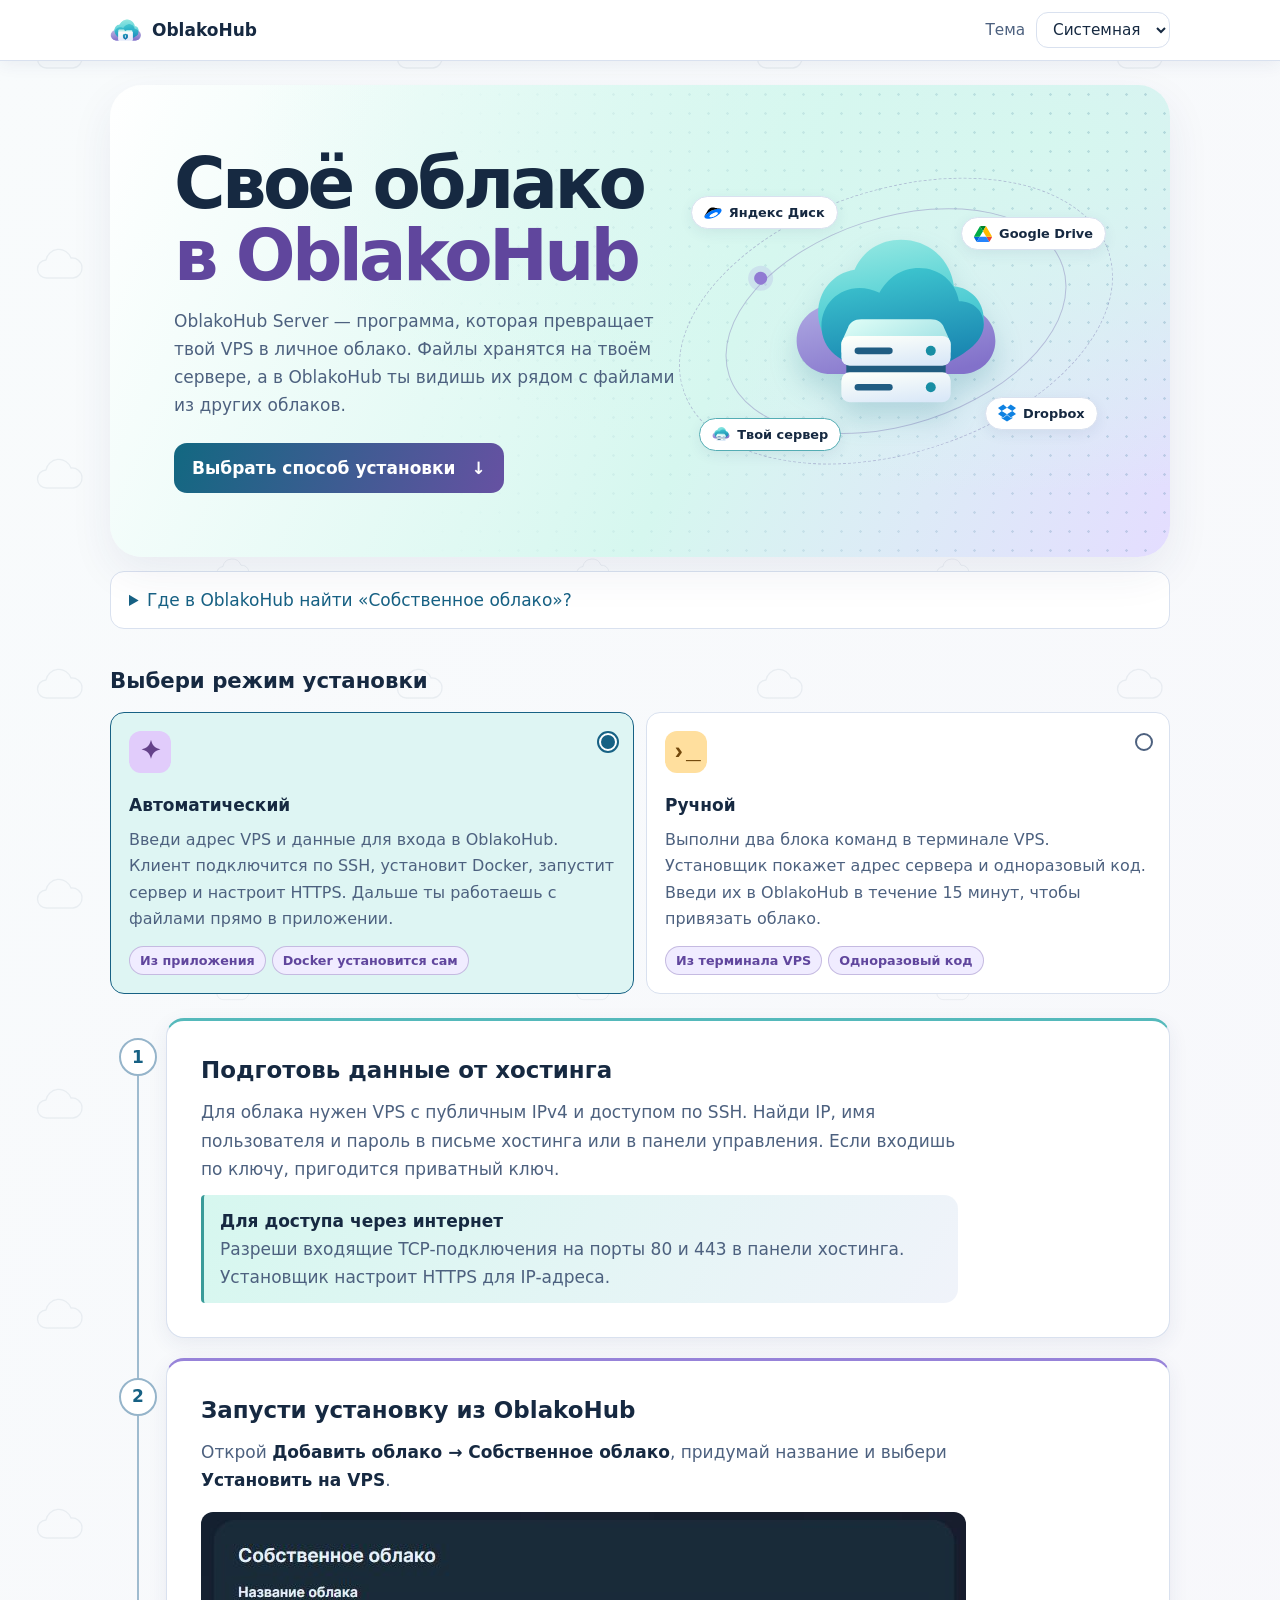
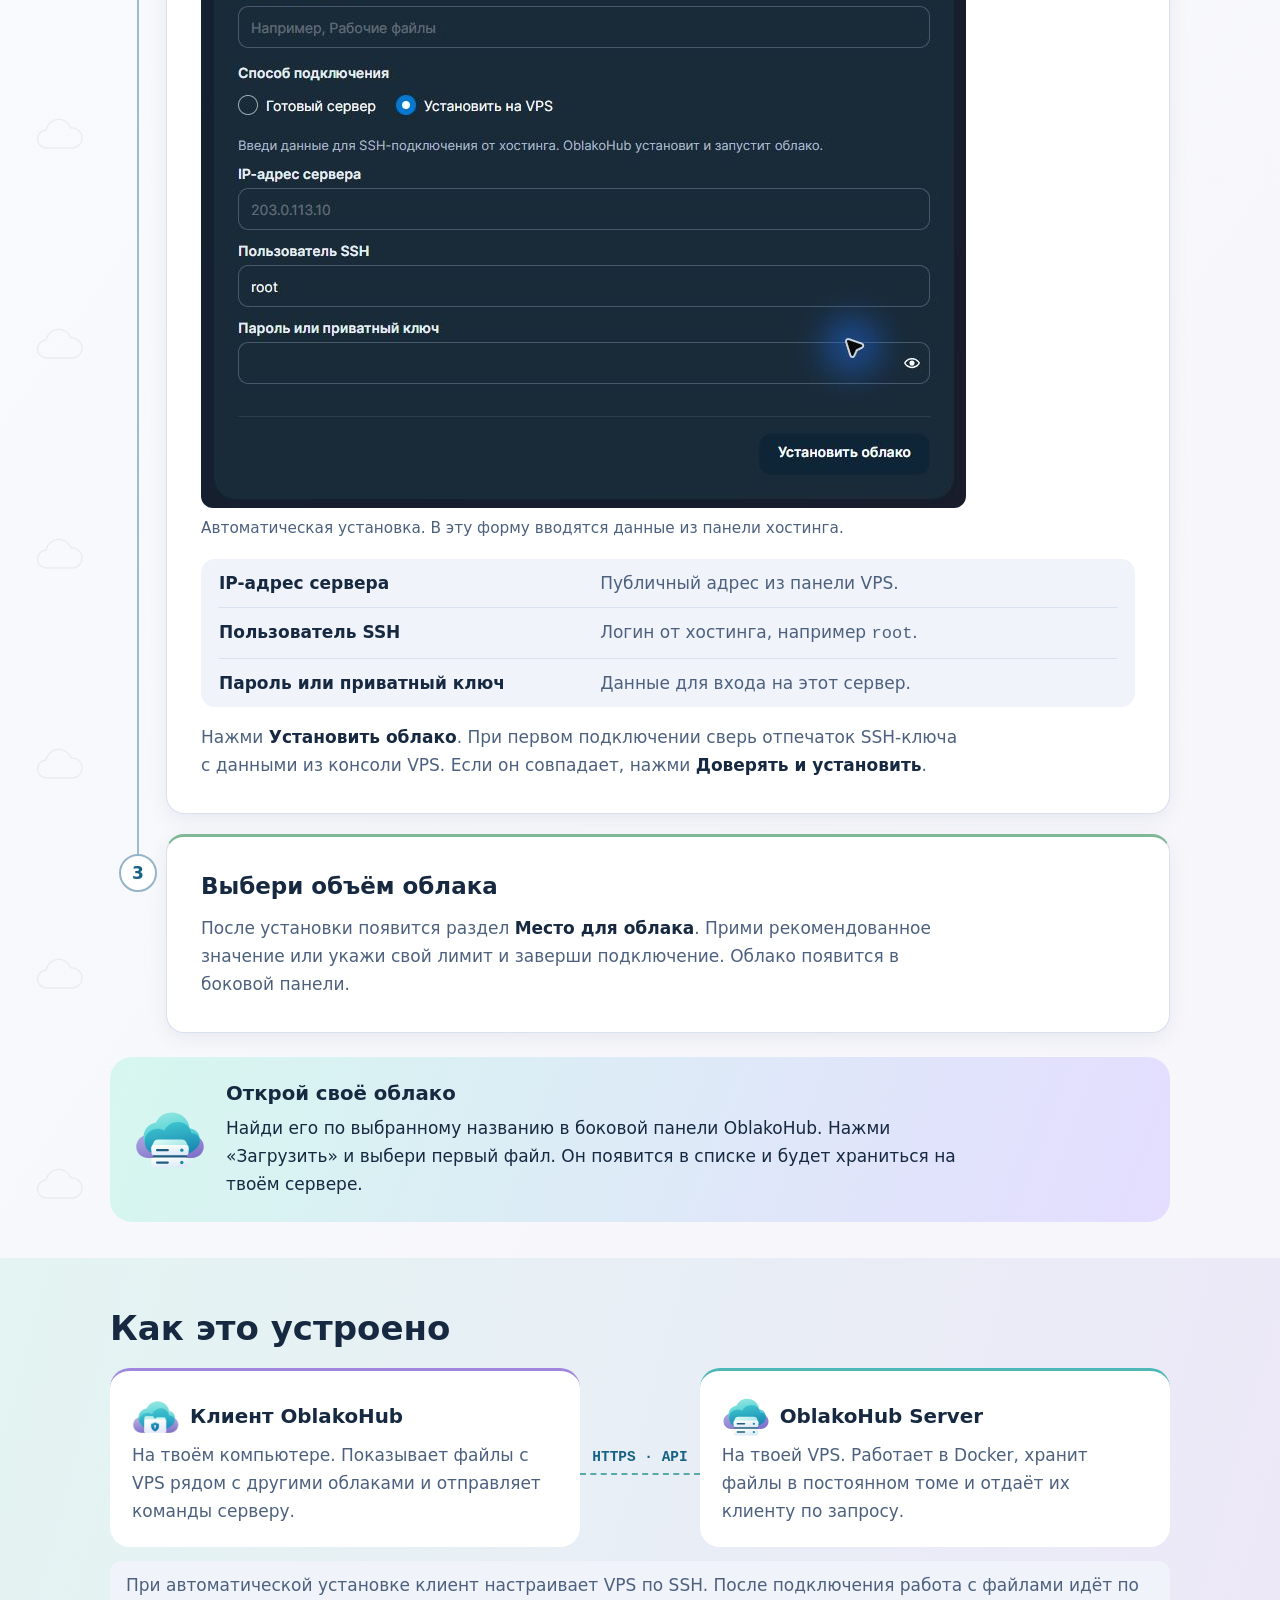
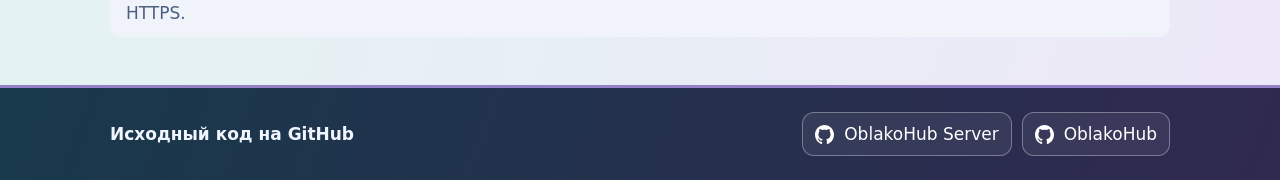
==== commit abf77639: "style(Pages): Published installation paths and provider artwork" ====
--- a/index.html
+++ b/index.html
@@ -7,7 +7,7 @@
   <meta name="description" content="Как запустить собственное облако OblakoHub на VPS и подключить его в приложении.">
   <title>Собственное облако · OblakoHub</title>
   <link rel="icon" href="oblako.png">
-  <link rel="stylesheet" href="guide.css?v=7">
+  <link rel="stylesheet" href="guide.css?v=8">
   <script src="guide.js?v=4" defer></script>
 </head>
 <body>
@@ -30,27 +30,17 @@
           <p>OblakoHub Server — программа, которая превращает твой VPS в личное облако. Файлы хранятся на твоём сервере, а в OblakoHub ты видишь их рядом с файлами из других облаков.</p>
           <a class="start" href="#setup">Выбрать способ установки <span aria-hidden="true">↓</span></a>
         </div>
-        <figure class="scene" aria-label="OblakoHub подключается к твоему серверу">
+        <figure class="scene" aria-label="Твой сервер, Яндекс Диск, Google Drive и Dropbox в OblakoHub">
           <div class="halo"></div>
           <img class="cloud-art" src="own-cloud.svg" alt="">
-          <div class="wire"></div>
-          <figcaption><img src="oblako.png" alt="" width="28" height="28"> OblakoHub</figcaption>
+          <span class="provider yandex"><img src="providers/yandex-disk.svg" alt="">Яндекс Диск</span>
+          <span class="provider google"><img src="providers/google-drive.svg" alt="">Google Drive</span>
+          <span class="provider dropbox"><img src="providers/dropbox.svg" alt="">Dropbox</span>
+          <span class="provider own"><img src="own-cloud.svg" alt="">Твой сервер</span>
         </figure>
       </section>
 
-      <section class="architecture" aria-labelledby="architecture-title">
-        <div class="layout">
-          <h2 id="architecture-title">Как это устроено</h2>
-          <div class="architecture-map">
-            <article><img src="oblako.png" alt="" width="48" height="48"><h3>Клиент OblakoHub</h3>
-              <p>На твоём компьютере. Показывает файлы с VPS рядом с другими облаками и отправляет команды серверу.</p></article>
-            <span class="protocol">HTTPS · API</span>
-            <article><img src="own-cloud.svg" alt="" width="48" height="48"><h3>OblakoHub Server</h3>
-              <p>На твоей VPS. Работает в Docker, хранит файлы в постоянном томе и отдаёт их клиенту по запросу.</p></article>
-          </div>
-          <p class="architecture-note">При автоматической установке клиент настраивает VPS по SSH. После подключения работа с файлами идёт по HTTPS.</p>
-        </div>
-      </section>
+
 
       <div class="layout">
         <details class="client-location">
@@ -65,9 +55,17 @@
           <legend>Выбери режим установки</legend>
           <div class="choices">
             <input type="radio" name="scenario" id="auto" aria-controls="auto-guide" checked>
-            <label for="auto"><i class="symbol spark" aria-hidden="true">✦</i><strong>Автоматический</strong><span>Введи данные VPS в OblakoHub. Клиент сам установит сервер.</span></label>
+            <label for="auto">
+              <i class="symbol spark" aria-hidden="true">✦</i><strong>Автоматический</strong>
+              <span class="choice-description">Введи адрес VPS и данные для входа в OblakoHub. Клиент подключится по SSH, установит Docker, запустит сервер и настроит HTTPS. Дальше ты работаешь с файлами прямо в приложении.</span>
+              <span class="tags"><span>Из приложения</span><span>Docker установится сам</span></span>
+            </label>
             <input type="radio" name="scenario" id="vps" aria-controls="vps-guide">
-            <label for="vps"><i class="symbol shell" aria-hidden="true">›_</i><strong>Ручной</strong><span>Запусти команды на VPS, затем введи адрес и код в OblakoHub.</span></label>
+            <label for="vps">
+              <i class="symbol shell" aria-hidden="true">›_</i><strong>Ручной</strong>
+              <span class="choice-description">Выполни два блока команд в терминале VPS. Установщик покажет адрес сервера и одноразовый код. Введи их в OblakoHub в течение 15 минут, чтобы привязать облако.</span>
+              <span class="tags"><span>Из терминала VPS</span><span>Одноразовый код</span></span>
+            </label>
           </div>
 
           <div class="steps" id="auto-guide">
@@ -142,6 +140,19 @@
         </section>
         <p id="copy-status" class="visually-hidden" role="status"></p>
       </div>
+      <section class="architecture" aria-labelledby="architecture-title">
+        <div class="layout">
+          <h2 id="architecture-title">Как это устроено</h2>
+          <div class="architecture-map">
+            <article><img src="oblako.png" alt="" width="48" height="48"><h3>Клиент OblakoHub</h3>
+              <p>На твоём компьютере. Показывает файлы с VPS рядом с другими облаками и отправляет команды серверу.</p></article>
+            <span class="protocol">HTTPS · API</span>
+            <article><img src="own-cloud.svg" alt="" width="48" height="48"><h3>OblakoHub Server</h3>
+              <p>На твоей VPS. Работает в Docker, хранит файлы в постоянном томе и отдаёт их клиенту по запросу.</p></article>
+          </div>
+          <p class="architecture-note">При автоматической установке клиент настраивает VPS по SSH. После подключения работа с файлами идёт по HTTPS.</p>
+        </div>
+      </section>
     </main>
   <footer>
     <div class="layout foot">
--- a/guide.css
+++ b/guide.css
@@ -34,7 +34,7 @@
 .top, .brand { display: flex; align-items: center; gap: 10px; }
 header { background: var(--surface); border-bottom: 1px solid var(--line); box-shadow: 0 3px 16px var(--shadow); }
 .top { justify-content: space-between; padding-block: 12px; }
-main { padding-block: 24px 40px; }
+main { padding-top: 24px; }
 .brand { font-weight: 750; }
 .brand img { object-fit: contain; }
 
@@ -83,7 +83,7 @@
   display: grid;
   justify-items: center;
   align-content: center;
-  min-height: 220px;
+  min-height: 260px;
 }
 .halo {
   position: absolute;
@@ -101,8 +101,24 @@
 .halo::before { inset: -14%; border: 1px dashed #8380b572; }
 .halo::after { width: 13px; height: 13px; top: 7%; left: 15%; background: #917ad3; box-shadow: 0 0 0 6px #977ada2b; }
 .cloud-art { width: clamp(130px, 18vw, 212px); filter: drop-shadow(0 15px 14px #22778b38); }
-.wire { width: 3px; height: 31px; background: repeating-linear-gradient(#8666bd 0 5px, transparent 5px 9px); }
-.scene figcaption { display: flex; gap: 8px; align-items: center; padding: 6px 16px; border-radius: 30px; background: var(--surface); box-shadow: 0 5px 15px var(--shadow); font-weight: 650; }
+.provider {
+  position: absolute;
+  display: inline-flex;
+  align-items: center;
+  gap: 7px;
+  padding: 5px 12px;
+  border-radius: 2em;
+  border: 1px solid var(--line);
+  background: var(--surface);
+  box-shadow: 0 4px 14px var(--shadow);
+  font-size: .76rem;
+  font-weight: 650;
+}
+.provider img { width: 18px; height: 18px; object-fit: contain; }
+.yandex { top: 2%; left: 1%; }
+.google { top: 10%; right: 0; }
+.dropbox { bottom: 8%; right: 2%; }
+.own { bottom: 0; left: 3%; border-color: #54adb4; }
 h1, h2, p { margin: 0; }
 h1 { font-size: clamp(1.9rem, 4.5vw, 3rem); line-height: 1.12; letter-spacing: -.035em; }
 h2 { font-size: 1.16rem; line-height: 1.35; }
@@ -123,7 +139,8 @@
 }
 .choices label {
   display: grid;
-  gap: 2px;
+  grid-template-rows: auto auto 1fr auto;
+  gap: 8px;
   position: relative;
   align-content: start;
   padding: 18px;
@@ -161,13 +178,41 @@
   outline: 2px solid var(--accent);
 }
 .choices label:hover { background: var(--secondary); }
-.choices label span { color: var(--muted); font-size: .88rem; }
+.choice-description { color: var(--muted); font-size: .94rem; }
+.tags { display: flex; flex-wrap: wrap; gap: 6px; padding-top: 6px; }
+.tags span {
+  padding: 3px 10px;
+  border: 1px solid color-mix(in srgb, var(--violet) 30%, transparent);
+  border-radius: 2em;
+  background: color-mix(in srgb, var(--lilac) 56%, var(--surface));
+  color: var(--violet);
+  font-size: .75rem;
+  font-weight: 650;
+}
 .choices input:checked + label { border-color: var(--accent); background: var(--selected); }
 .choices input:focus-visible + label { outline: 2px solid var(--accent); outline-offset: 3px; }
 .scenario:not(:has(#vps:checked)) #vps-guide,
 .scenario:not(:has(#auto:checked)) #auto-guide { display: none; }
 #setup { scroll-margin: 24px; }
-.steps { display: grid; gap: 20px; margin-top: 24px; }
+.steps {
+  --rail: 56px;
+  --marker: 38px;
+  --step-gap: 20px;
+  display: grid;
+  grid-template-columns: minmax(0, 1fr);
+  gap: var(--step-gap);
+  margin-top: 24px;
+  padding-inline-start: var(--rail);
+}
+.card:not(:last-child)::before {
+  content: "";
+  position: absolute;
+  top: 36px;
+  left: calc(var(--rail) / -2 - 2px);
+  width: 2px;
+  height: calc(100% + var(--step-gap) + 4px);
+  background: color-mix(in srgb, var(--accent) 30%, var(--line));
+}
 
 .card {
   padding: clamp(20px, 4vw, 34px);
@@ -178,14 +223,18 @@
 }
 .card h2 { display: flex; align-items: center; gap: 12px; font-size: 1.35rem; }
 .step-number {
-  flex: none;
+  position: absolute;
+  left: calc(var(--rail) / -2 - 1px);
+  top: 36px;
+  transform: translate(-50%, -50%);
   display: grid;
   place-items: center;
-  width: 36px;
-  height: 36px;
-  border-radius: 12px;
-  background: #185669;
-  color: white;
+  width: var(--marker);
+  height: var(--marker);
+  border-radius: 50%;
+  border: 2px solid color-mix(in srgb, var(--accent) 35%, var(--line));
+  background: var(--surface);
+  color: var(--accent);
   font: 700 1rem/1 system-ui, sans-serif;
 }
 .result { padding: 12px 16px; border-inline-start: 3px solid #399b99; background: var(--secondary); }
@@ -223,10 +272,9 @@
 @media (max-width: 540px) {
   .layout { width: min(100% - 24px, 1060px); }
   .hero { padding: 22px; gap: 12px; }
-  .scene { min-height: 155px; }
+  .scene { min-height: 182px; }
   .hero { grid-template-columns: 1fr; }
   .cloud-art { width: 100px; }
-  .wire { height: 16px; }
   .halo { inset: 8% 18%; }
   .hero p { font-size: .95rem; }
   .card { padding: 18px; }
@@ -237,7 +285,6 @@
 
 .steps .card { position: relative; border-top: 3px solid #55b9bb; }
 .steps .card:nth-child(2) { border-top-color: #9783d9; }
-.steps .card:nth-child(2) .step-number { background: #675296; }
 .steps .card:nth-child(3) { border-top-color: #80b897; }
 .command-header > span::before { content: "›_"; color: #89e9de; margin-right: 10px; font: 700 1rem Consolas, monospace; }
 .result { border-radius: 4px 14px 14px 4px; background: linear-gradient(120deg, var(--sky), var(--secondary)); }
@@ -249,9 +296,14 @@
 .finish { display: flex; align-items: center; gap: 20px; padding: 24px; margin-top: 24px; border-radius: 22px; background: linear-gradient(110deg, var(--sky), var(--lilac)); }
 .finish p { max-width: 72ch; margin-top: 6px; }
 @media (max-width: 680px) {
+  .hero { grid-template-columns: 1fr; gap: 20px; }
+  .scene { width: min(100%, 440px); justify-self: center; }
+  .steps { --rail: 34px; --marker: 27px; }
   .choices { grid-template-columns: 1fr; }
-  .choices label { grid-template-columns: 42px 1fr; column-gap: 13px; padding: 12px 44px 12px 14px; }
-  .choices .symbol { grid-row: span 2; align-self: center; margin: 0; }
+  .choices label { grid-template-columns: 42px 1fr; grid-template-rows: auto auto auto; column-gap: 13px; padding: 14px; }
+  .choices .symbol { align-self: center; margin: 0; }
+  .choices strong { align-self: center; padding-right: 28px; }
+  .choice-description, .tags { grid-column: 1 / -1; }
   .finish { align-items: flex-start; gap: 12px; padding: 18px; }
   .finish img { width: 44px; height: auto; }
   .fields div { grid-template-columns: 1fr; gap: 0; }
@@ -259,13 +311,11 @@
 @media (prefers-reduced-motion: no-preference) {
   html { scroll-behavior: smooth; }
   .cloud-art { animation: float-cloud 3.2s ease-in-out infinite; }
-  .wire { animation: flow 1.2s linear infinite; }
   .intro, .scenario .steps { animation: reveal .45s ease-out; }
   .choices label, .start { transition: transform .18s, box-shadow .18s; }
   .choices label:hover, .start:hover { transform: translateY(-3px); box-shadow: 0 8px 18px var(--shadow); }
 }
 @keyframes float-cloud { 50% { transform: translateY(-8px); } }
-@keyframes flow { to { background-position: 0 9px; } }
 @keyframes reveal { from { opacity: .55; transform: translateY(8px); } to { opacity: 1; transform: translateY(0); } }
 
 :root[data-theme="light"] { color-scheme: light; }
@@ -282,7 +332,7 @@
   cursor: pointer;
 }
 .architecture {
-  margin-block: 36px;
+  margin-top: 36px;
   padding-block: clamp(28px, 4vw, 48px);
   background: linear-gradient(105deg, var(--architecture-start), var(--architecture-end));
 }
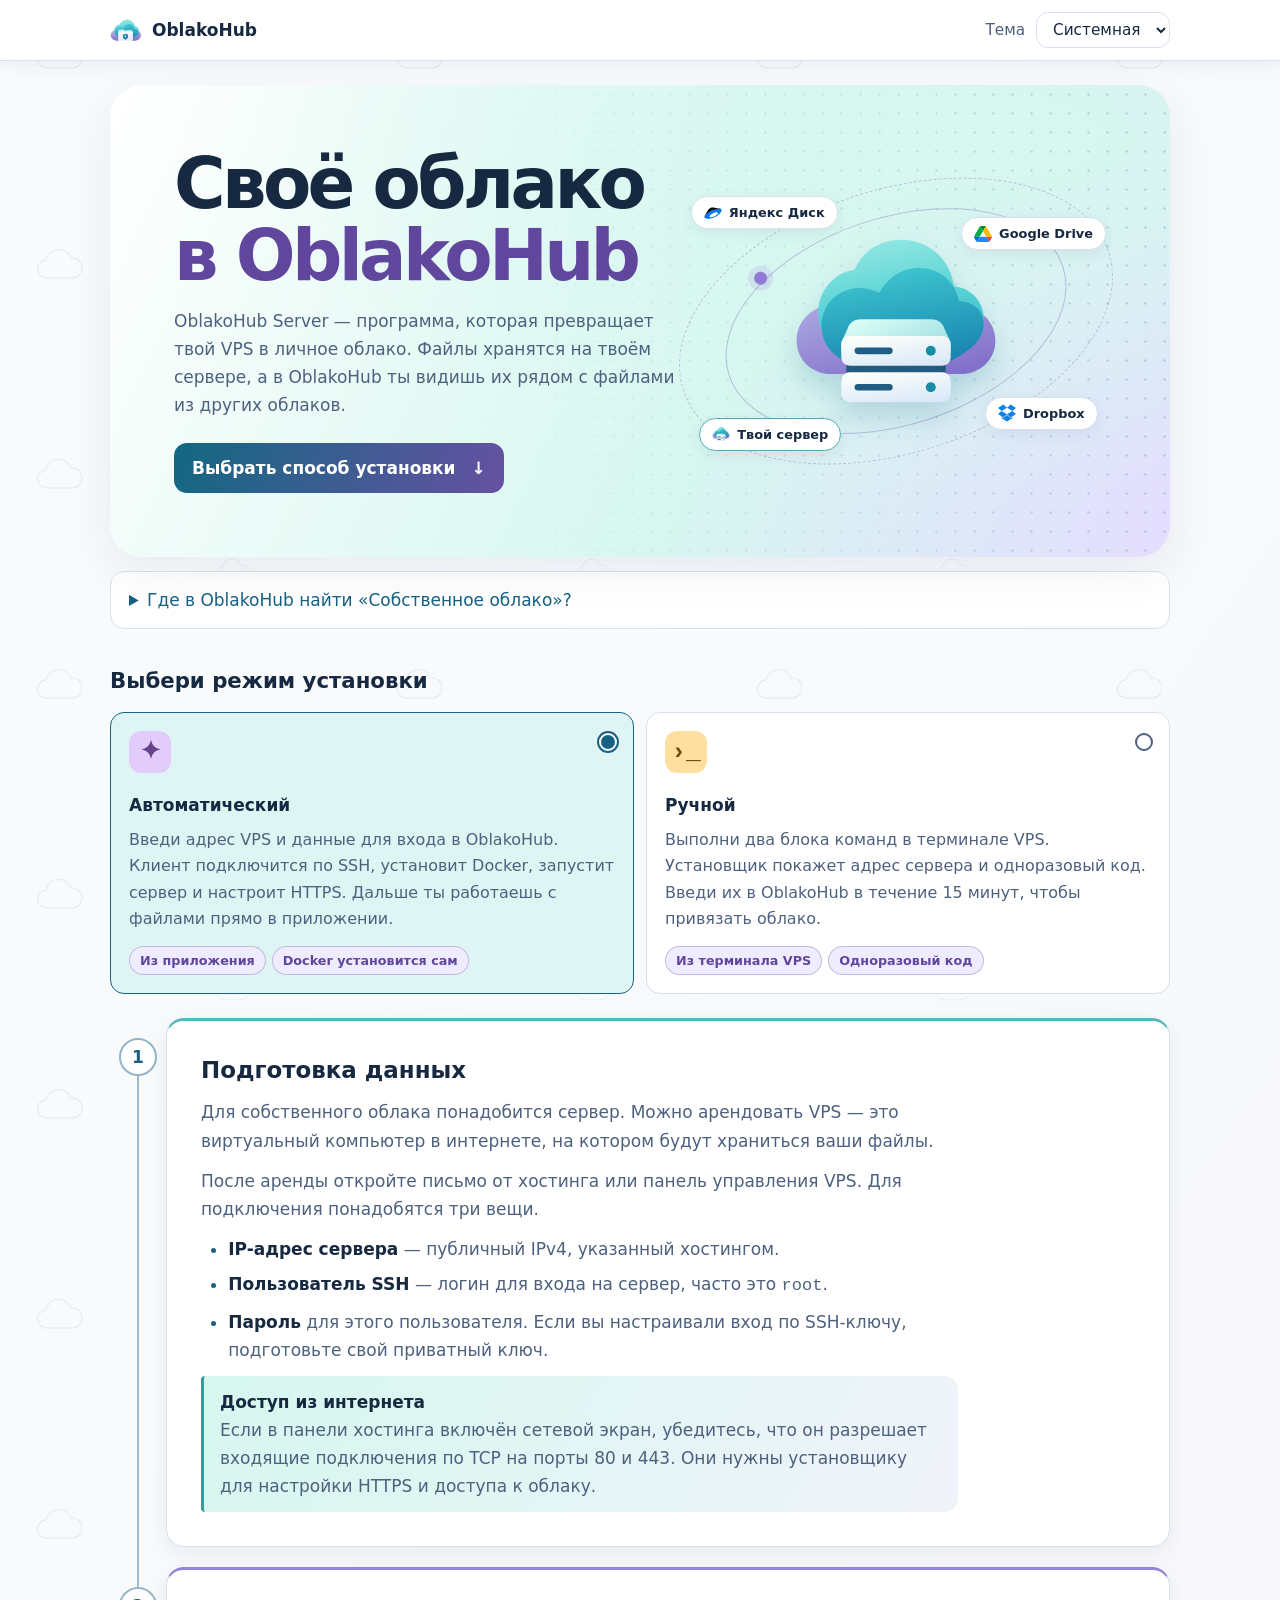
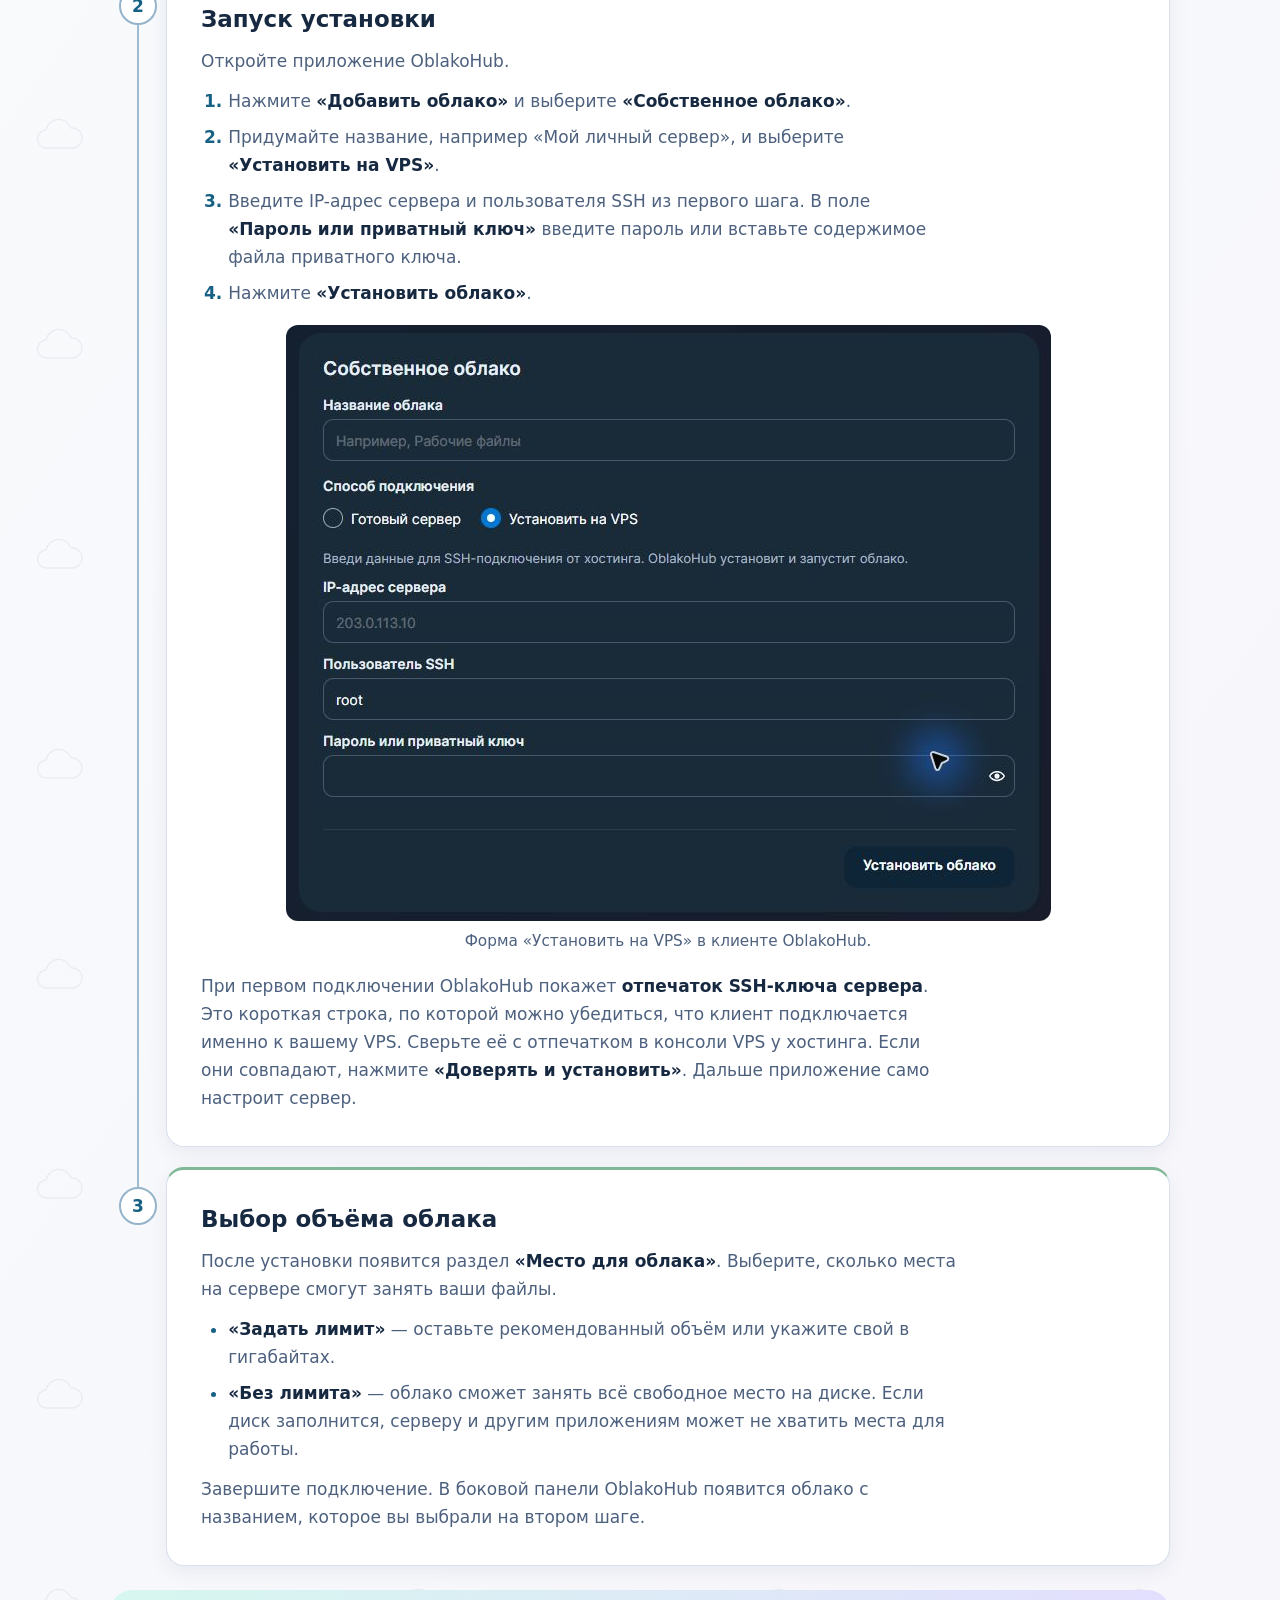
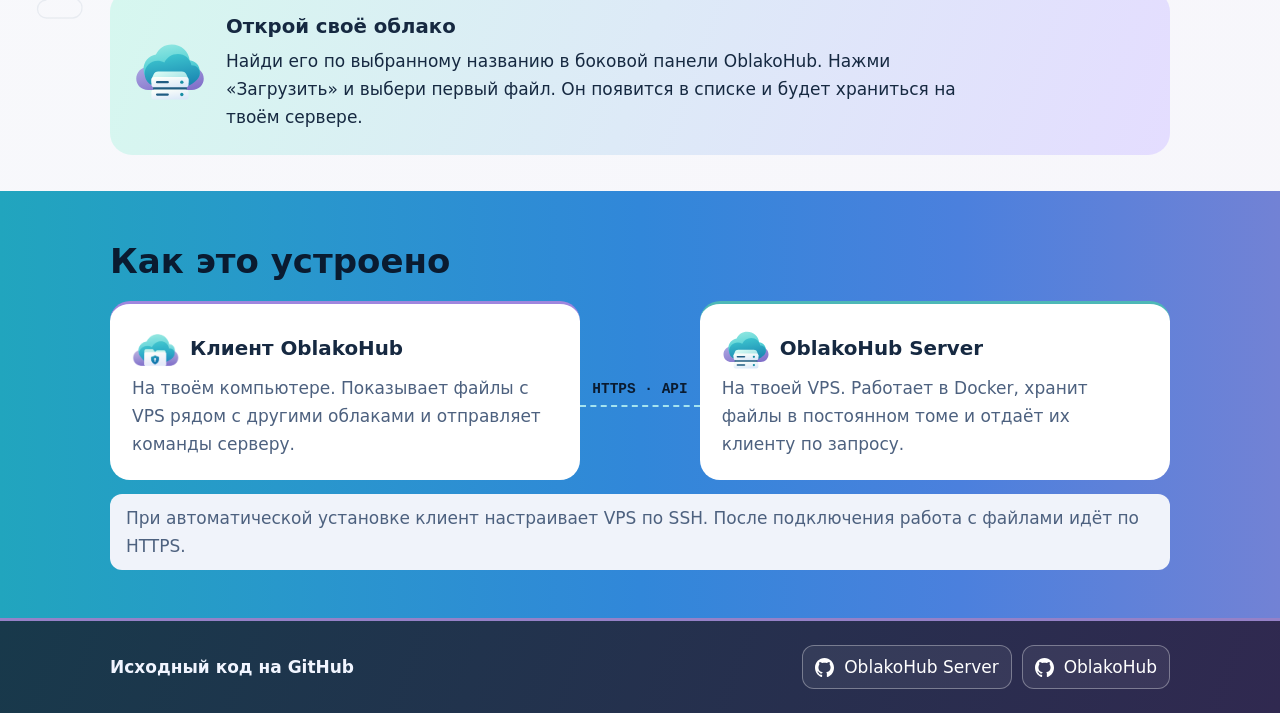
==== commit 5e53df05: "docs(Pages): Published revised automatic setup guide" ====
--- a/index.html
+++ b/index.html
@@ -7,7 +7,7 @@
   <meta name="description" content="Как запустить собственное облако OblakoHub на VPS и подключить его в приложении.">
   <title>Собственное облако · OblakoHub</title>
   <link rel="icon" href="oblako.png">
-  <link rel="stylesheet" href="guide.css?v=8">
+  <link rel="stylesheet" href="guide.css?v=9">
   <script src="guide.js?v=4" defer></script>
 </head>
 <body>
@@ -70,27 +70,39 @@
 
           <div class="steps" id="auto-guide">
             <section class="card">
-              <h2><span class="step-number">1</span>Подготовь данные от хостинга</h2>
-              <p>Для облака нужен VPS с публичным IPv4 и доступом по SSH. Найди IP, имя пользователя и пароль в письме хостинга или в панели управления. Если входишь по ключу, пригодится приватный ключ.</p>
-              <p class="result"><strong>Для доступа через интернет</strong>Разреши входящие TCP-подключения на порты 80 и 443 в панели хостинга. Установщик настроит HTTPS для IP-адреса.</p>
+              <h2><span class="step-number">1</span>Подготовка данных</h2>
+              <p>Для собственного облака понадобится сервер. Можно арендовать VPS — это виртуальный компьютер в интернете, на котором будут храниться ваши файлы.</p>
+              <p>После аренды откройте письмо от хостинга или панель управления VPS. Для подключения понадобятся три вещи.</p>
+              <ul class="setup-list">
+                <li><strong>IP-адрес сервера</strong> — публичный IPv4, указанный хостингом.</li>
+                <li><strong>Пользователь SSH</strong> — логин для входа на сервер, часто это <code>root</code>.</li>
+                <li><strong>Пароль</strong> для этого пользователя. Если вы настраивали вход по SSH-ключу, подготовьте свой приватный ключ.</li>
+              </ul>
+              <p class="result"><strong>Доступ из интернета</strong>Если в панели хостинга включён сетевой экран, убедитесь, что он разрешает входящие подключения по TCP на порты 80 и 443. Они нужны установщику для настройки HTTPS и доступа к облаку.</p>
             </section>
             <section class="card">
-              <h2><span class="step-number">2</span>Запусти установку из OblakoHub</h2>
-              <p>Открой <strong>Добавить облако → Собственное облако</strong>, придумай название и выбери <strong>Установить на VPS</strong>.</p>
+              <h2><span class="step-number">2</span>Запуск установки</h2>
+              <p>Откройте приложение OblakoHub.</p>
+              <ol class="setup-list">
+                <li>Нажмите <strong>«Добавить облако»</strong> и выберите <strong>«Собственное облако»</strong>.</li>
+                <li>Придумайте название, например «Мой личный сервер», и выберите <strong>«Установить на VPS»</strong>.</li>
+                <li>Введите IP-адрес сервера и пользователя SSH из первого шага. В поле <strong>«Пароль или приватный ключ»</strong> введите пароль или вставьте содержимое файла приватного ключа.</li>
+                <li>Нажмите <strong>«Установить облако»</strong>.</li>
+              </ol>
               <figure class="client-shot">
                 <a href="screenshots/ssh.png"><img src="screenshots/ssh.png" width="765" height="596" loading="lazy" alt="Форма «Установить на VPS» с полями IP-адреса, пользователя SSH и пароля или приватного ключа."></a>
-                <figcaption>Автоматическая установка. В эту форму вводятся данные из панели хостинга.</figcaption>
+                <figcaption>Форма «Установить на VPS» в клиенте OblakoHub.</figcaption>
               </figure>
-              <dl class="fields">
-                <div><dt>IP-адрес сервера</dt><dd>Публичный адрес из панели VPS.</dd></div>
-                <div><dt>Пользователь SSH</dt><dd>Логин от хостинга, например <code>root</code>.</dd></div>
-                <div><dt>Пароль или приватный ключ</dt><dd>Данные для входа на этот сервер.</dd></div>
-              </dl>
-              <p>Нажми <strong>Установить облако</strong>. При первом подключении сверь отпечаток SSH-ключа с данными из консоли VPS. Если он совпадает, нажми <strong>Доверять и установить</strong>.</p>
+              <p>При первом подключении OblakoHub покажет <strong>отпечаток SSH-ключа сервера</strong>. Это короткая строка, по которой можно убедиться, что клиент подключается именно к вашему VPS. Сверьте её с отпечатком в консоли VPS у хостинга. Если они совпадают, нажмите <strong>«Доверять и установить»</strong>. Дальше приложение само настроит сервер.</p>
             </section>
             <section class="card">
-              <h2><span class="step-number">3</span>Выбери объём облака</h2>
-              <p>После установки появится раздел <strong>Место для облака</strong>. Прими рекомендованное значение или укажи свой лимит и заверши подключение. Облако появится в боковой панели.</p>
+              <h2><span class="step-number">3</span>Выбор объёма облака</h2>
+              <p>После установки появится раздел <strong>«Место для облака»</strong>. Выберите, сколько места на сервере смогут занять ваши файлы.</p>
+              <ul class="setup-list">
+                <li><strong>«Задать лимит»</strong> — оставьте рекомендованный объём или укажите свой в гигабайтах.</li>
+                <li><strong>«Без лимита»</strong> — облако сможет занять всё свободное место на диске. Если диск заполнится, серверу и другим приложениям может не хватить места для работы.</li>
+              </ul>
+              <p>Завершите подключение. В боковой панели OblakoHub появится облако с названием, которое вы выбрали на втором шаге.</p>
             </section>
           </div>
 
--- a/guide.css
+++ b/guide.css
@@ -2,8 +2,6 @@
   color-scheme: light dark;
   --bg: light-dark(#f8fbfc, #141b25);
   --bg-end: light-dark(#f7f6fb, #191b28);
-  --architecture-start: light-dark(#e3f4f2, #193039);
-  --architecture-end: light-dark(#ede8f8, #30293f);
   --surface: light-dark(#fff, #192838);
   --secondary: light-dark(#f0f3fa, #203148);
   --line: light-dark(#d9e1ef, #394b62);
@@ -288,11 +286,9 @@
 .steps .card:nth-child(3) { border-top-color: #80b897; }
 .command-header > span::before { content: "›_"; color: #89e9de; margin-right: 10px; font: 700 1rem Consolas, monospace; }
 .result { border-radius: 4px 14px 14px 4px; background: linear-gradient(120deg, var(--sky), var(--secondary)); }
-.fields { margin: 16px 0; padding: 0 18px; border-radius: 14px; background: var(--secondary); }
-.fields div { display: grid; grid-template-columns: 1fr 1.4fr; gap: 12px; padding: 10px 0; }
-.fields div + div { border-top: 1px solid var(--line); }
-.fields dt { font-weight: 650; }
-.fields dd { margin: 0; color: var(--muted); }
+.setup-list { max-width: 70ch; margin: 12px 0; padding-inline-start: 1.6em; color: var(--muted); }
+.setup-list li + li { margin-top: .45em; }
+.setup-list li::marker { color: var(--accent); font-weight: 650; }
 .finish { display: flex; align-items: center; gap: 20px; padding: 24px; margin-top: 24px; border-radius: 22px; background: linear-gradient(110deg, var(--sky), var(--lilac)); }
 .finish p { max-width: 72ch; margin-top: 6px; }
 @media (max-width: 680px) {
@@ -306,7 +302,6 @@
   .choice-description, .tags { grid-column: 1 / -1; }
   .finish { align-items: flex-start; gap: 12px; padding: 18px; }
   .finish img { width: 44px; height: auto; }
-  .fields div { grid-template-columns: 1fr; gap: 0; }
 }
 @media (prefers-reduced-motion: no-preference) {
   html { scroll-behavior: smooth; }
@@ -334,9 +329,9 @@
 .architecture {
   margin-top: 36px;
   padding-block: clamp(28px, 4vw, 48px);
-  background: linear-gradient(105deg, var(--architecture-start), var(--architecture-end));
-}
-.architecture h2 { font-size: clamp(1.55rem, 3vw, 2rem); margin-bottom: 16px; }
+  background: linear-gradient(90deg, #21a5be, #2996cd 25%, #3187d9 50%, #4b80dd 75%, #7282d5);
+}
+.architecture h2 { color: #0a1b30; font-size: clamp(1.55rem, 3vw, 2rem); margin-bottom: 16px; }
 .architecture-map { display: grid; align-items: stretch; grid-template-columns: 1fr auto 1fr; }
 .architecture-map article { padding: 22px; border-radius: 20px; background: var(--surface); border-top: 3px solid #9f86de; }
 .architecture-map article:last-child { border-color: #4db8b7; }
@@ -344,7 +339,7 @@
 .architecture-map h3 { margin: 0; min-height: 48px; display: flex; align-items: center; }
 .architecture-map p, .architecture-note { color: var(--muted); }
 .architecture-note { margin-top: 14px; padding: 10px 16px; background: var(--secondary); border-radius: 12px; }
-.protocol { align-self: center; padding: 6px 12px; border-bottom: 2px dashed #56aaa8; color: var(--accent); font: 600 .85rem/1.4 monospace; }
+.protocol { align-self: center; padding: 6px 12px; border-bottom: 2px dashed #a5e3ef; color: #0a1b30; font: 600 .85rem/1.4 monospace; }
 .foot, footer nav, footer a { display: flex; align-items: center; flex-wrap: wrap; gap: 10px; }
 footer { color: #f1f5ff; background: linear-gradient(110deg, #18394b, #302950); border-top: 3px solid #9581c8; }
 .foot { justify-content: space-between; padding-block: 24px; }
@@ -357,7 +352,7 @@
 }
 
 .client-location { padding: 14px 18px; background: var(--surface); border: 1px solid var(--line); border-radius: 14px; }
-.client-shot { margin: 18px 0; max-width: 765px; }
+.client-shot { width: min(100%, 765px); margin: 18px auto; text-align: center; }
 .client-shot a { display: block; border-radius: 12px; }
 .client-shot img { display: block; width: 100%; height: auto; border-radius: 12px; }
 .client-shot figcaption { margin-top: 8px; color: var(--muted); font-size: .9rem; }
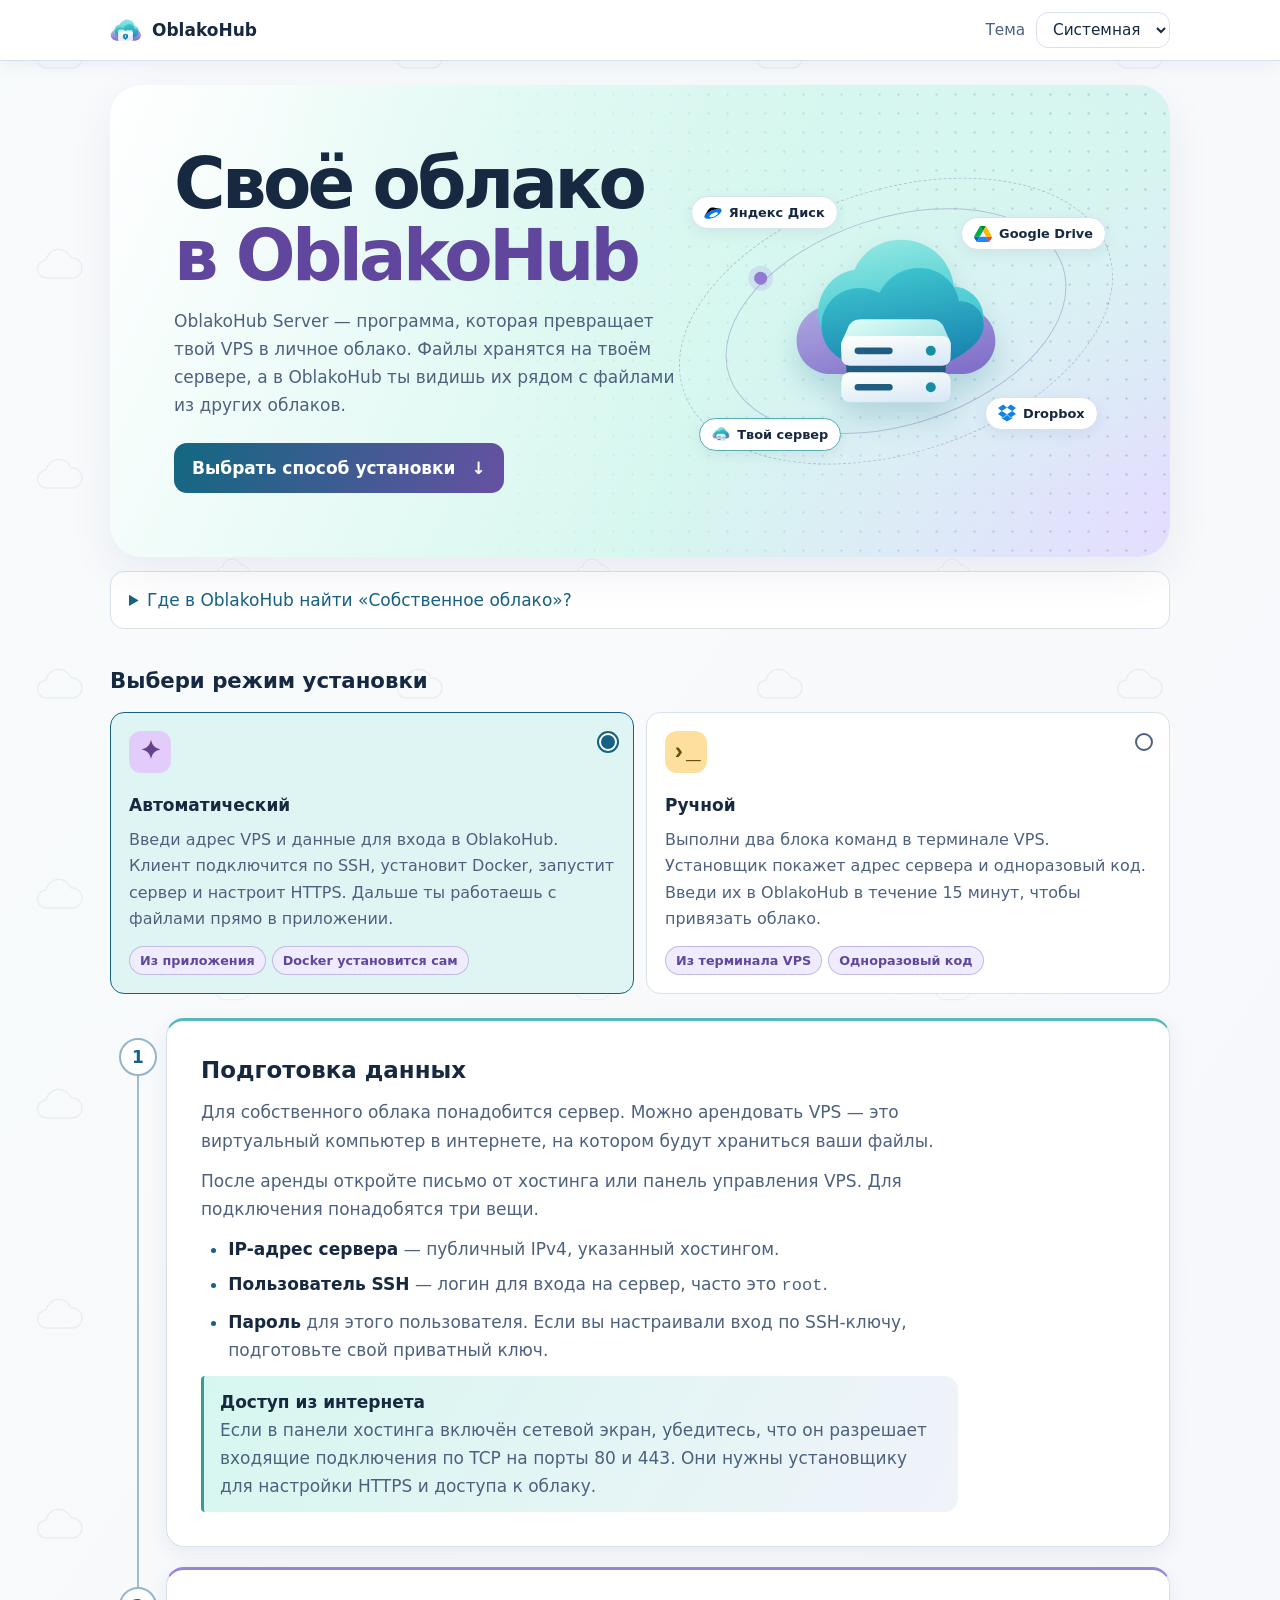
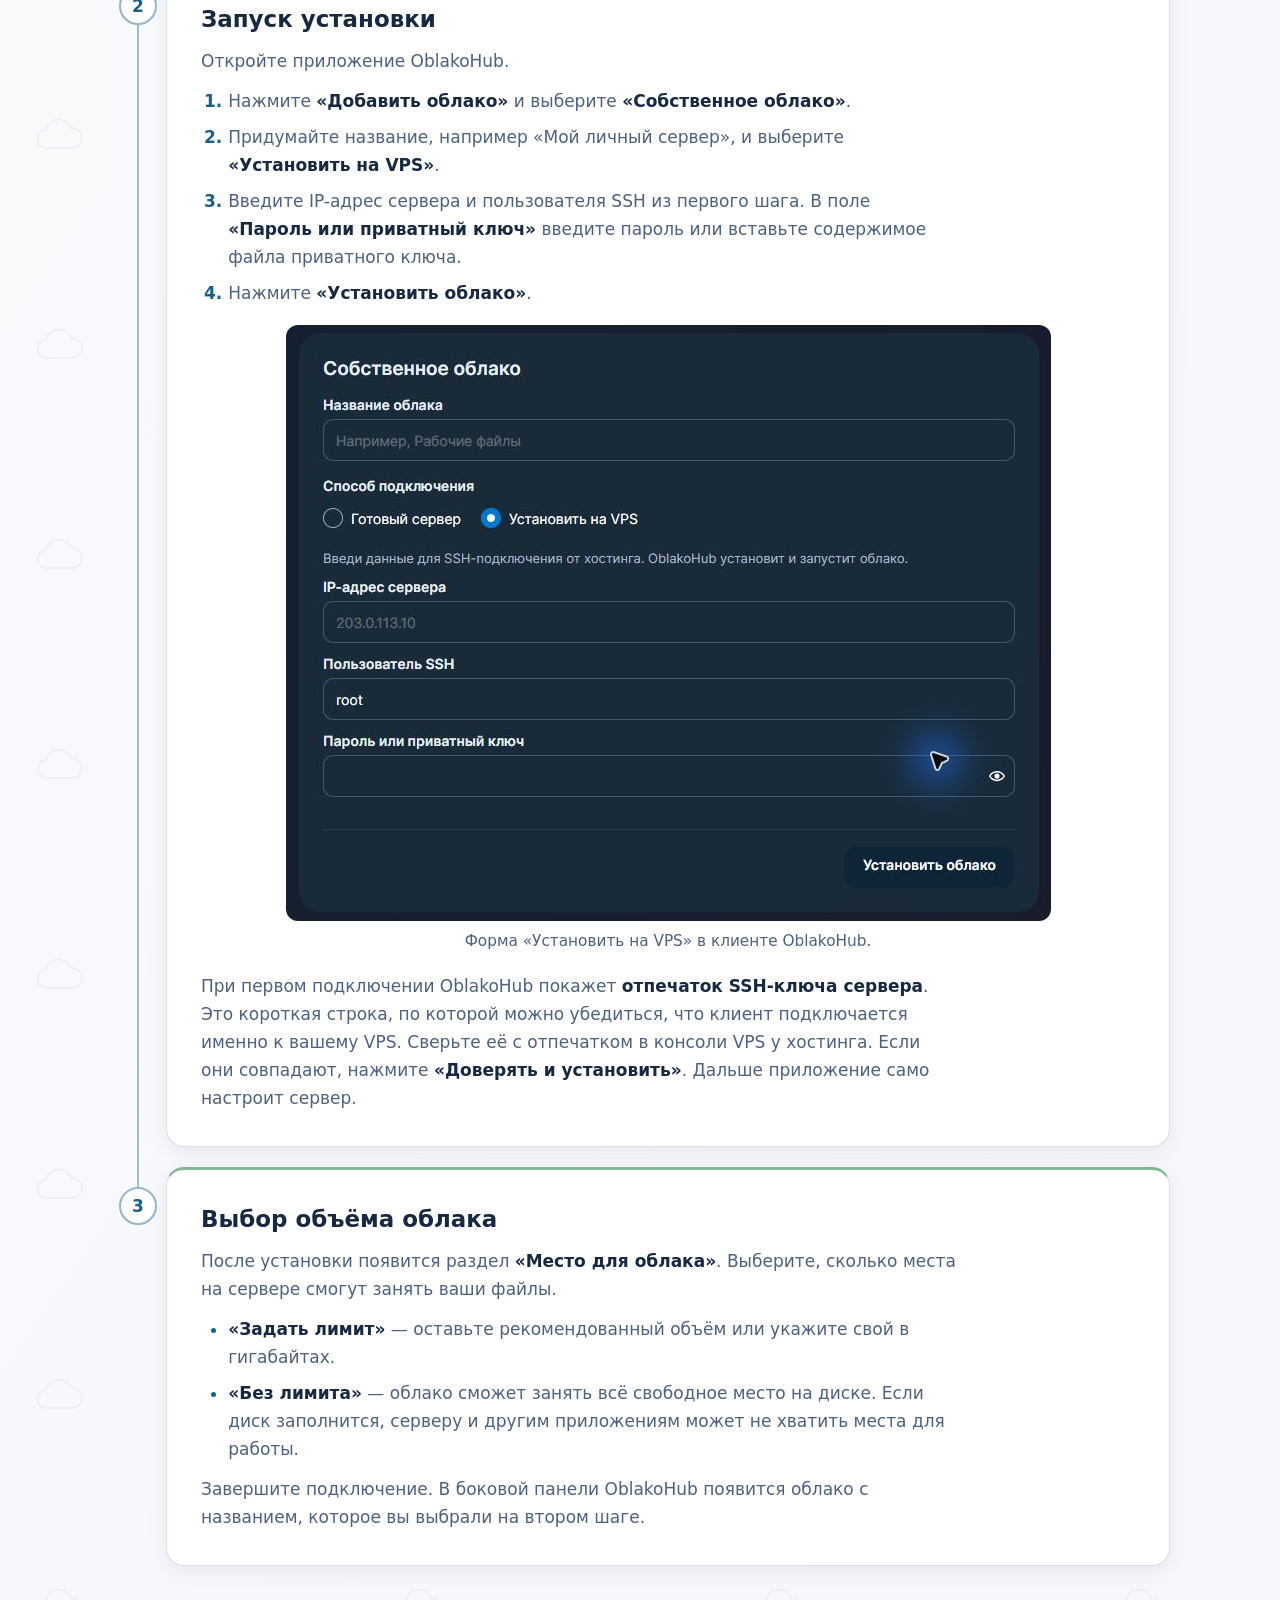
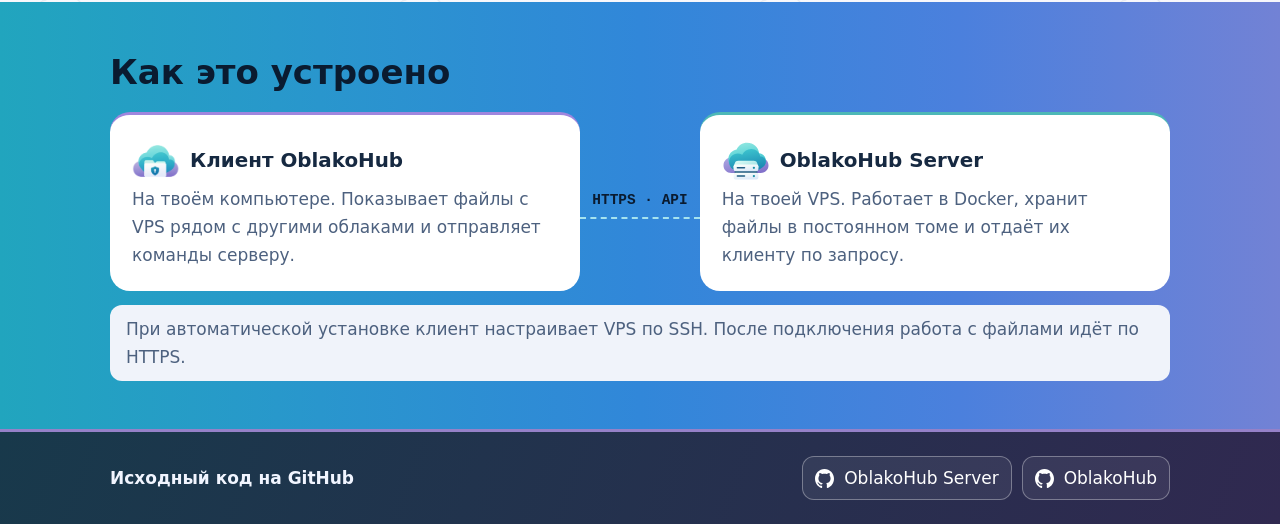
==== commit 693cc6dc: "docs(Pages): Removed the open-cloud callout" ====
--- a/index.html
+++ b/index.html
@@ -7,7 +7,7 @@
   <meta name="description" content="Как запустить собственное облако OblakoHub на VPS и подключить его в приложении.">
   <title>Собственное облако · OblakoHub</title>
   <link rel="icon" href="oblako.png">
-  <link rel="stylesheet" href="guide.css?v=9">
+  <link rel="stylesheet" href="guide.css?v=10">
   <script src="guide.js?v=4" defer></script>
 </head>
 <body>
@@ -145,11 +145,6 @@
             </section>
           </div>
         </fieldset>
-        <section class="finish" aria-labelledby="finish-title">
-          <img src="own-cloud.svg" alt="" width="72" height="72">
-          <div><h2 id="finish-title">Открой своё облако</h2>
-            <p>Найди его по выбранному названию в боковой панели OblakoHub. Нажми «Загрузить» и выбери первый файл. Он появится в списке и будет храниться на твоём сервере.</p></div>
-        </section>
         <p id="copy-status" class="visually-hidden" role="status"></p>
       </div>
       <section class="architecture" aria-labelledby="architecture-title">
--- a/guide.css
+++ b/guide.css
@@ -289,8 +289,6 @@
 .setup-list { max-width: 70ch; margin: 12px 0; padding-inline-start: 1.6em; color: var(--muted); }
 .setup-list li + li { margin-top: .45em; }
 .setup-list li::marker { color: var(--accent); font-weight: 650; }
-.finish { display: flex; align-items: center; gap: 20px; padding: 24px; margin-top: 24px; border-radius: 22px; background: linear-gradient(110deg, var(--sky), var(--lilac)); }
-.finish p { max-width: 72ch; margin-top: 6px; }
 @media (max-width: 680px) {
   .hero { grid-template-columns: 1fr; gap: 20px; }
   .scene { width: min(100%, 440px); justify-self: center; }
@@ -300,8 +298,6 @@
   .choices .symbol { align-self: center; margin: 0; }
   .choices strong { align-self: center; padding-right: 28px; }
   .choice-description, .tags { grid-column: 1 / -1; }
-  .finish { align-items: flex-start; gap: 12px; padding: 18px; }
-  .finish img { width: 44px; height: auto; }
 }
 @media (prefers-reduced-motion: no-preference) {
   html { scroll-behavior: smooth; }
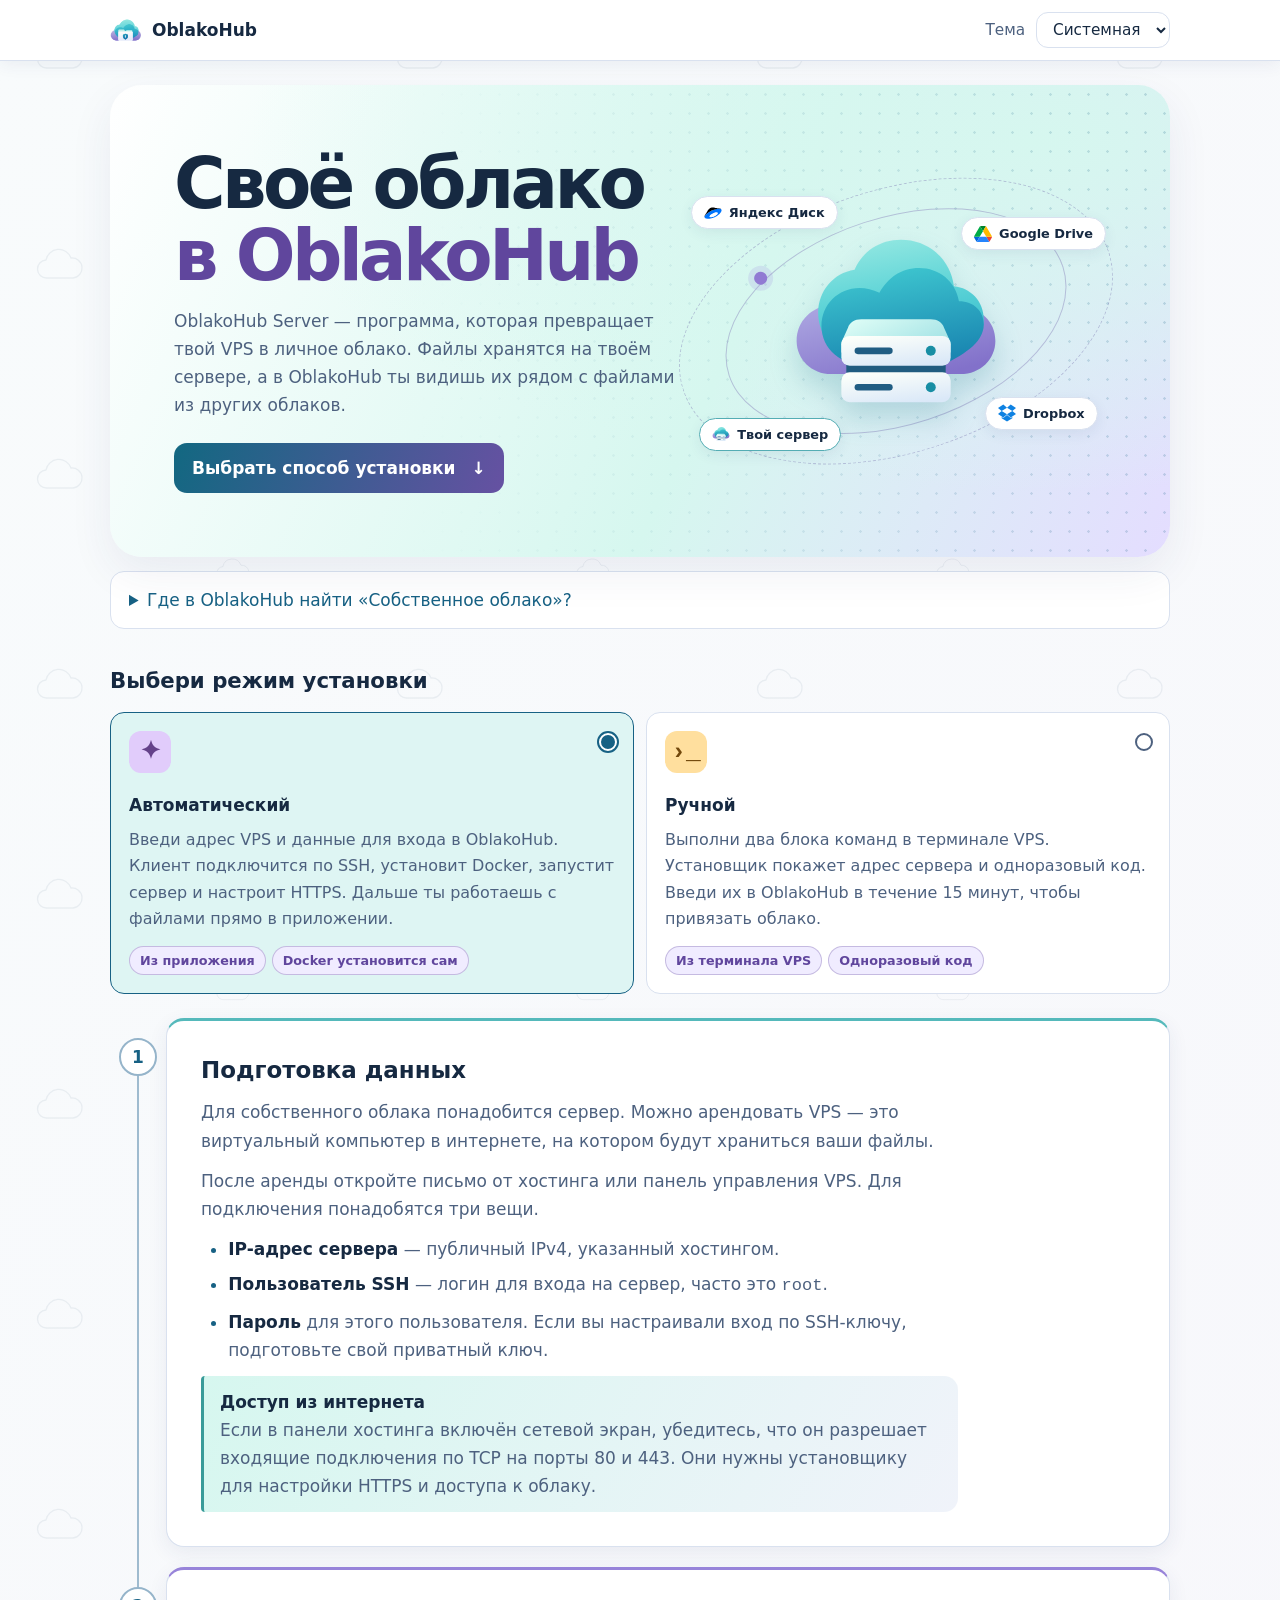
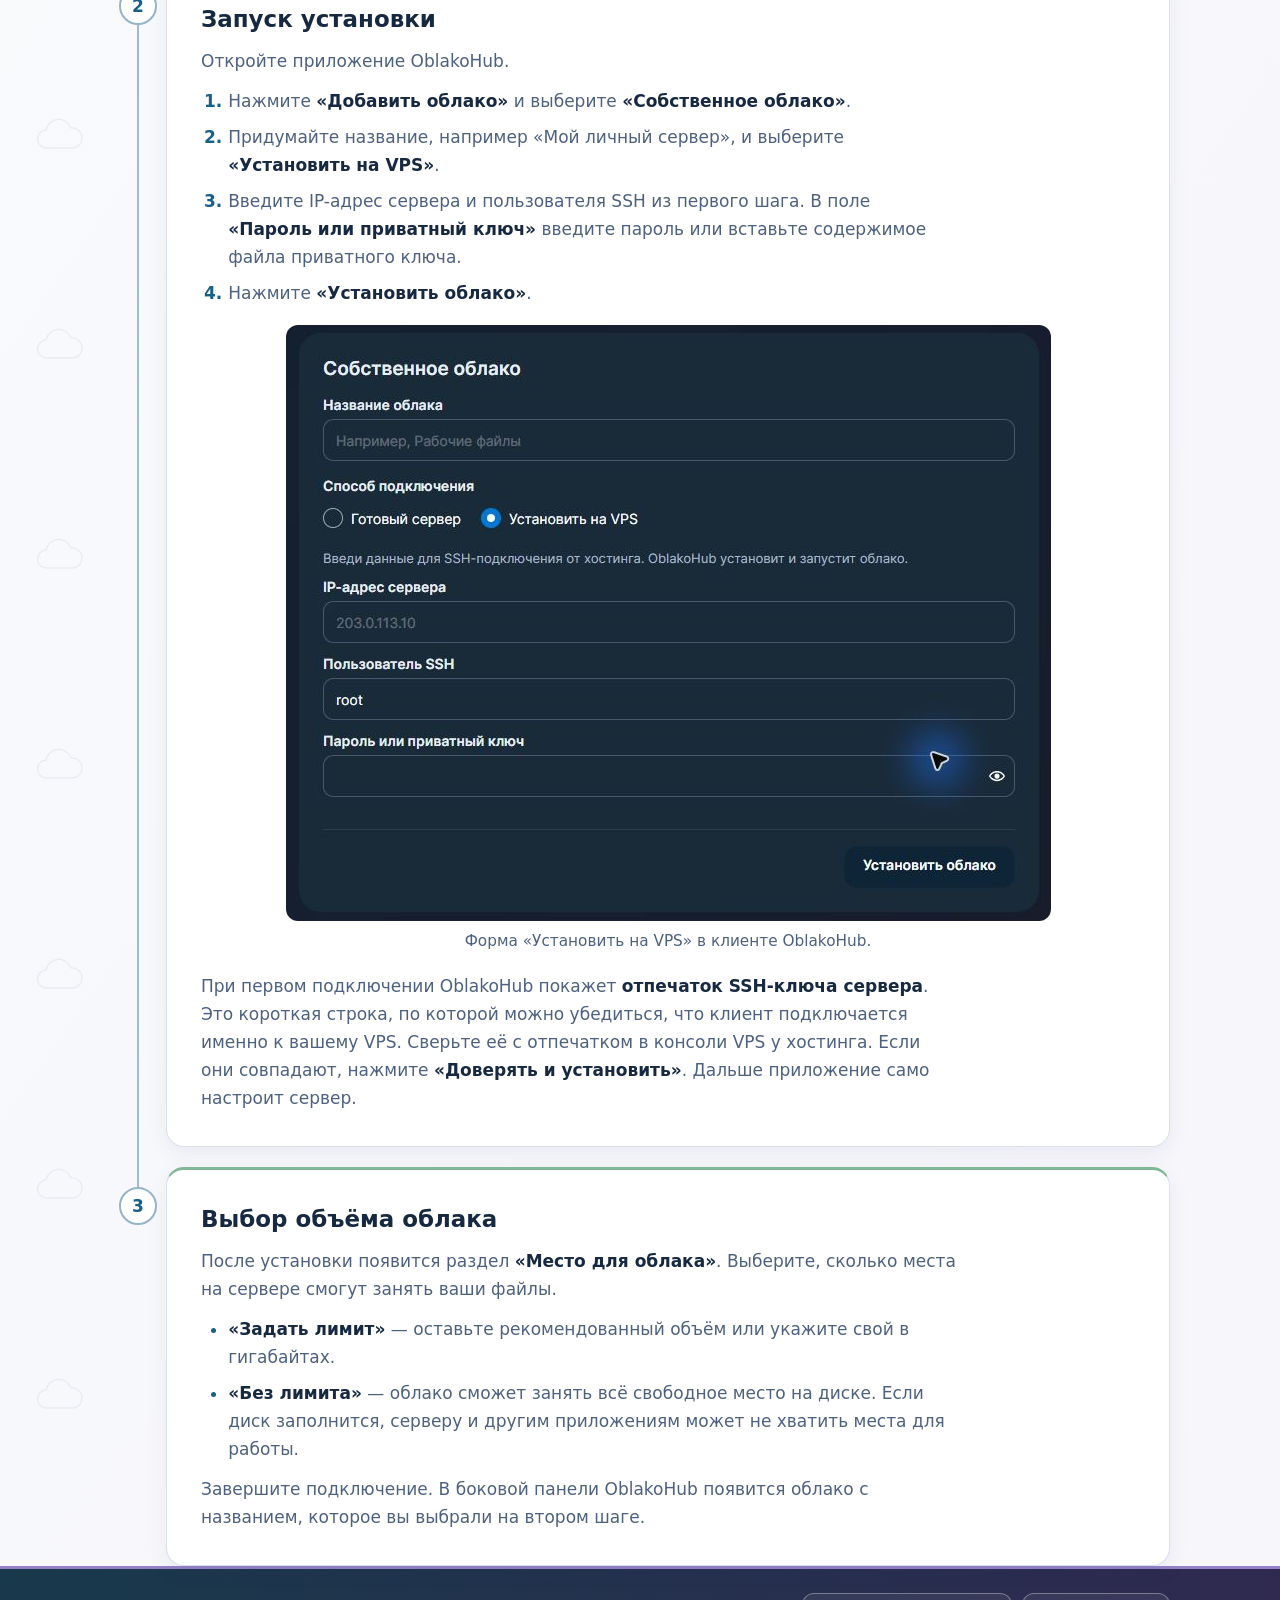
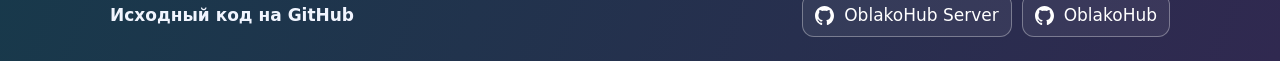
==== commit bd5c9807: "docs(Pages): Published the streamlined guide" ====
--- a/index.html
+++ b/index.html
@@ -7,7 +7,7 @@
   <meta name="description" content="Как запустить собственное облако OblakoHub на VPS и подключить его в приложении.">
   <title>Собственное облако · OblakoHub</title>
   <link rel="icon" href="oblako.png">
-  <link rel="stylesheet" href="guide.css?v=10">
+  <link rel="stylesheet" href="guide.css?v=11">
   <script src="guide.js?v=4" defer></script>
 </head>
 <body>
@@ -46,7 +46,7 @@
         <details class="client-location">
           <summary>Где в OblakoHub найти «Собственное облако»?</summary>
           <figure class="client-shot">
-            <a href="screenshots/providers.png"><img src="screenshots/providers.png" width="765" height="545" loading="lazy" alt="Окно «Добавить облако». Плитка «Собственное облако» находится в нижнем ряду слева."></a>
+            <a href="screenshots/providers-clean.png"><img src="screenshots/providers-clean.png" width="765" height="545" loading="lazy" alt="Окно «Добавить облако». Плитка «Собственное облако» находится в нижнем ряду слева."></a>
             <figcaption>На главной нажми «Добавить облако», затем выбери «Собственное облако».</figcaption>
           </figure>
         </details>
@@ -147,19 +147,6 @@
         </fieldset>
         <p id="copy-status" class="visually-hidden" role="status"></p>
       </div>
-      <section class="architecture" aria-labelledby="architecture-title">
-        <div class="layout">
-          <h2 id="architecture-title">Как это устроено</h2>
-          <div class="architecture-map">
-            <article><img src="oblako.png" alt="" width="48" height="48"><h3>Клиент OblakoHub</h3>
-              <p>На твоём компьютере. Показывает файлы с VPS рядом с другими облаками и отправляет команды серверу.</p></article>
-            <span class="protocol">HTTPS · API</span>
-            <article><img src="own-cloud.svg" alt="" width="48" height="48"><h3>OblakoHub Server</h3>
-              <p>На твоей VPS. Работает в Docker, хранит файлы в постоянном томе и отдаёт их клиенту по запросу.</p></article>
-          </div>
-          <p class="architecture-note">При автоматической установке клиент настраивает VPS по SSH. После подключения работа с файлами идёт по HTTPS.</p>
-        </div>
-      </section>
     </main>
   <footer>
     <div class="layout foot">
--- a/guide.css
+++ b/guide.css
@@ -322,30 +322,12 @@
   font: inherit;
   cursor: pointer;
 }
-.architecture {
-  margin-top: 36px;
-  padding-block: clamp(28px, 4vw, 48px);
-  background: linear-gradient(90deg, #21a5be, #2996cd 25%, #3187d9 50%, #4b80dd 75%, #7282d5);
-}
-.architecture h2 { color: #0a1b30; font-size: clamp(1.55rem, 3vw, 2rem); margin-bottom: 16px; }
-.architecture-map { display: grid; align-items: stretch; grid-template-columns: 1fr auto 1fr; }
-.architecture-map article { padding: 22px; border-radius: 20px; background: var(--surface); border-top: 3px solid #9f86de; }
-.architecture-map article:last-child { border-color: #4db8b7; }
-.architecture-map img { float: left; margin-right: 10px; object-fit: contain; }
-.architecture-map h3 { margin: 0; min-height: 48px; display: flex; align-items: center; }
-.architecture-map p, .architecture-note { color: var(--muted); }
-.architecture-note { margin-top: 14px; padding: 10px 16px; background: var(--secondary); border-radius: 12px; }
-.protocol { align-self: center; padding: 6px 12px; border-bottom: 2px dashed #a5e3ef; color: #0a1b30; font: 600 .85rem/1.4 monospace; }
 .foot, footer nav, footer a { display: flex; align-items: center; flex-wrap: wrap; gap: 10px; }
 footer { color: #f1f5ff; background: linear-gradient(110deg, #18394b, #302950); border-top: 3px solid #9581c8; }
 .foot { justify-content: space-between; padding-block: 24px; }
 footer a { margin: 0; color: #fff; background: #ffffff10; border-color: #ffffff55; text-decoration: none; }
 footer a:hover { background: #ffffff24; border-color: #a6dedc; }
 footer a::before { content: ""; width: 19px; height: 19px; background: currentColor; mask: url("github.svg") center/contain no-repeat; }
-@media (max-width: 680px) {
-  .architecture-map { grid-template-columns: 1fr; }
-  .protocol { justify-self: center; border: 0; border-inline-start: 2px dashed #56aaa8; }
-}
 
 .client-location { padding: 14px 18px; background: var(--surface); border: 1px solid var(--line); border-radius: 14px; }
 .client-shot { width: min(100%, 765px); margin: 18px auto; text-align: center; }
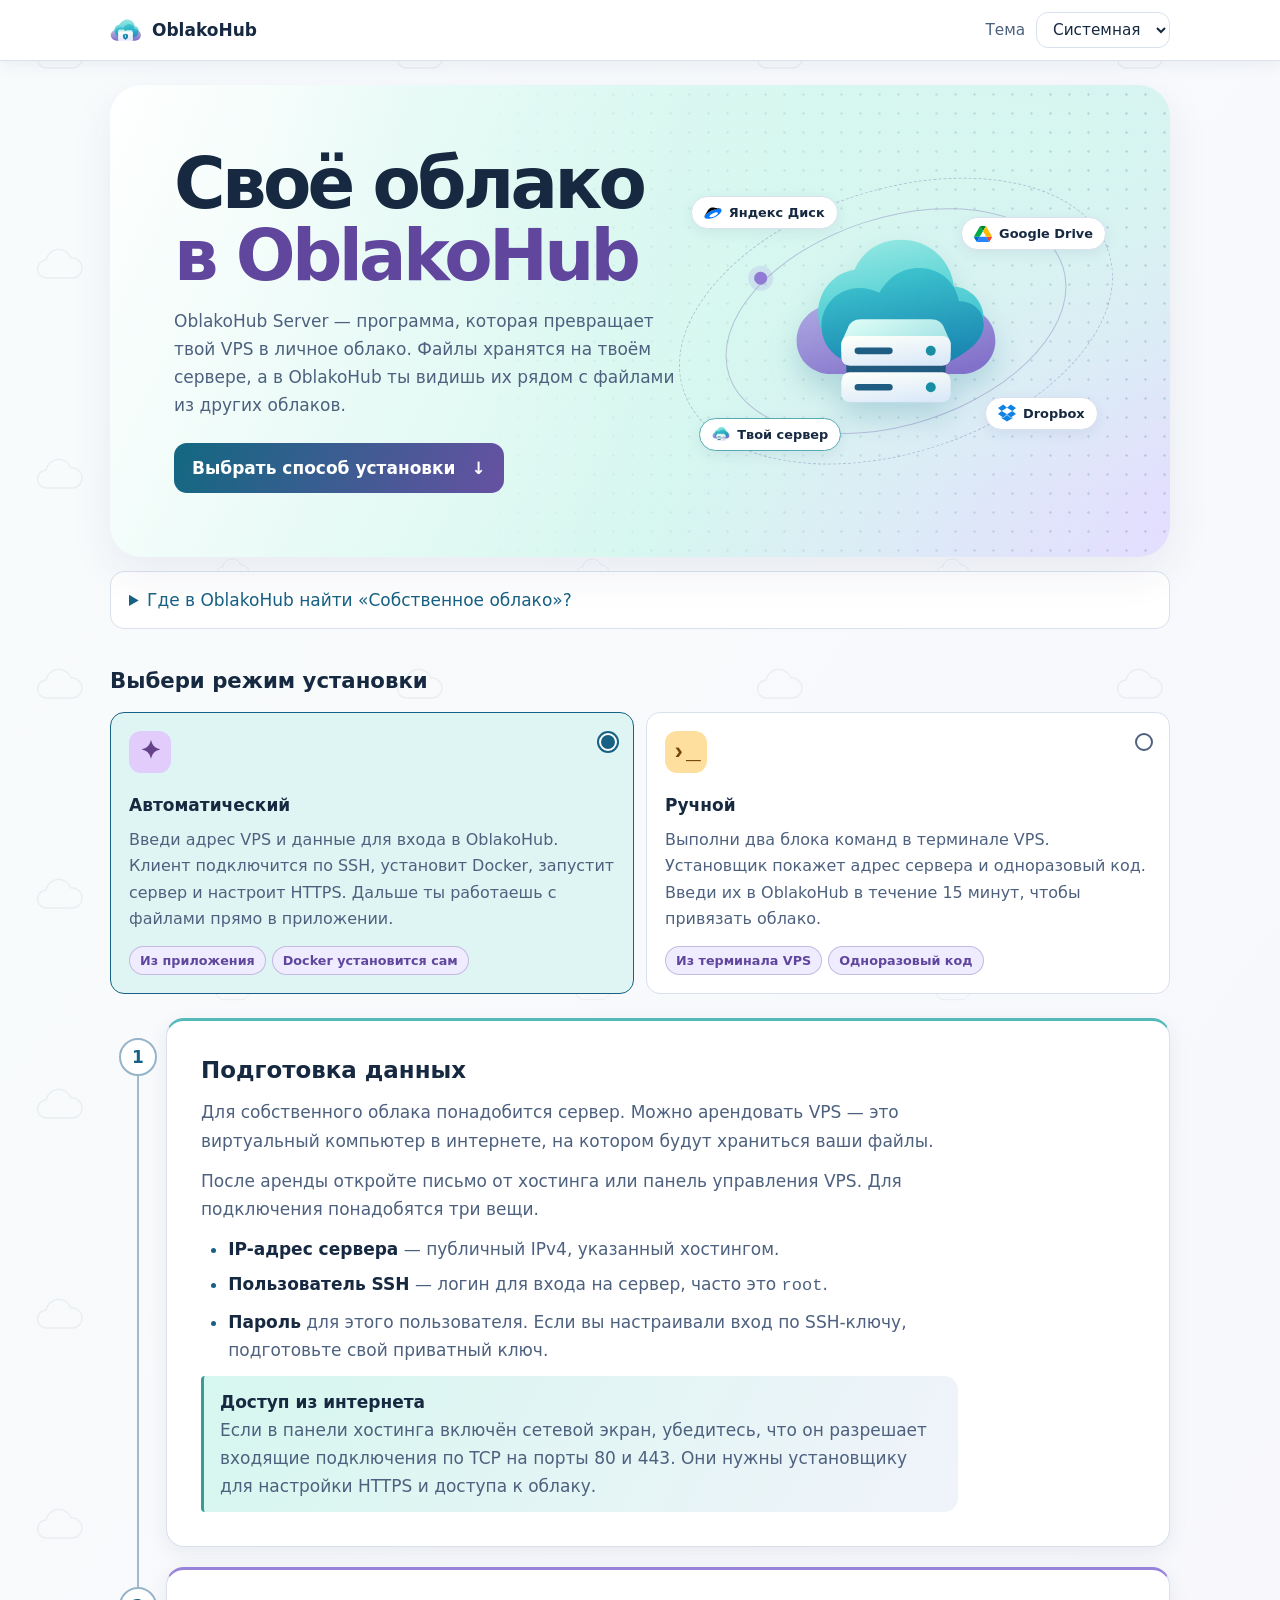
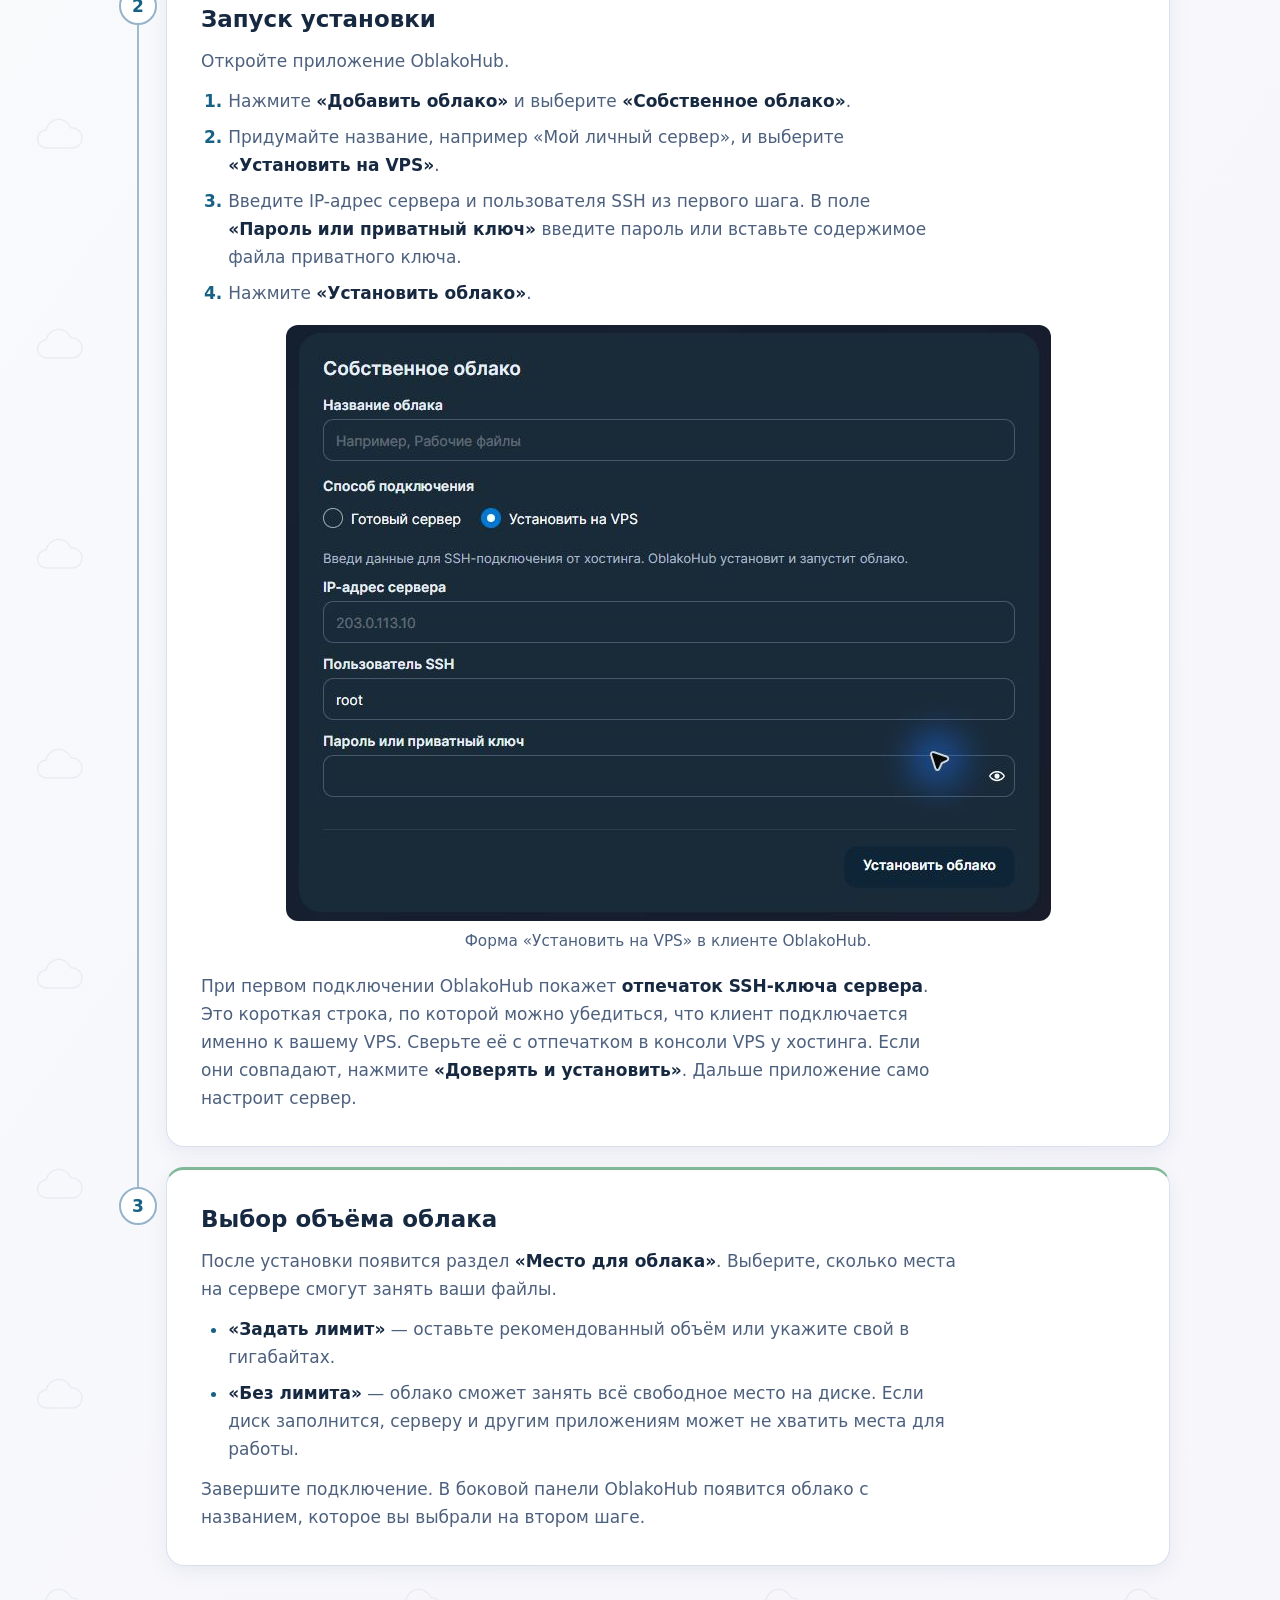
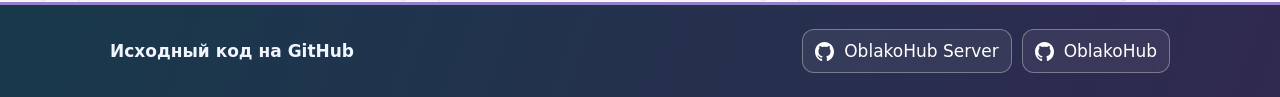
==== commit a853385c: "style(Pages): Published footer spacing" ====
--- a/index.html
+++ b/index.html
@@ -7,7 +7,7 @@
   <meta name="description" content="Как запустить собственное облако OblakoHub на VPS и подключить его в приложении.">
   <title>Собственное облако · OblakoHub</title>
   <link rel="icon" href="oblako.png">
-  <link rel="stylesheet" href="guide.css?v=11">
+  <link rel="stylesheet" href="guide.css?v=12">
   <script src="guide.js?v=4" defer></script>
 </head>
 <body>
--- a/guide.css
+++ b/guide.css
@@ -32,7 +32,7 @@
 .top, .brand { display: flex; align-items: center; gap: 10px; }
 header { background: var(--surface); border-bottom: 1px solid var(--line); box-shadow: 0 3px 16px var(--shadow); }
 .top { justify-content: space-between; padding-block: 12px; }
-main { padding-top: 24px; }
+main { padding-block: 24px 36px; }
 .brand { font-weight: 750; }
 .brand img { object-fit: contain; }
 
